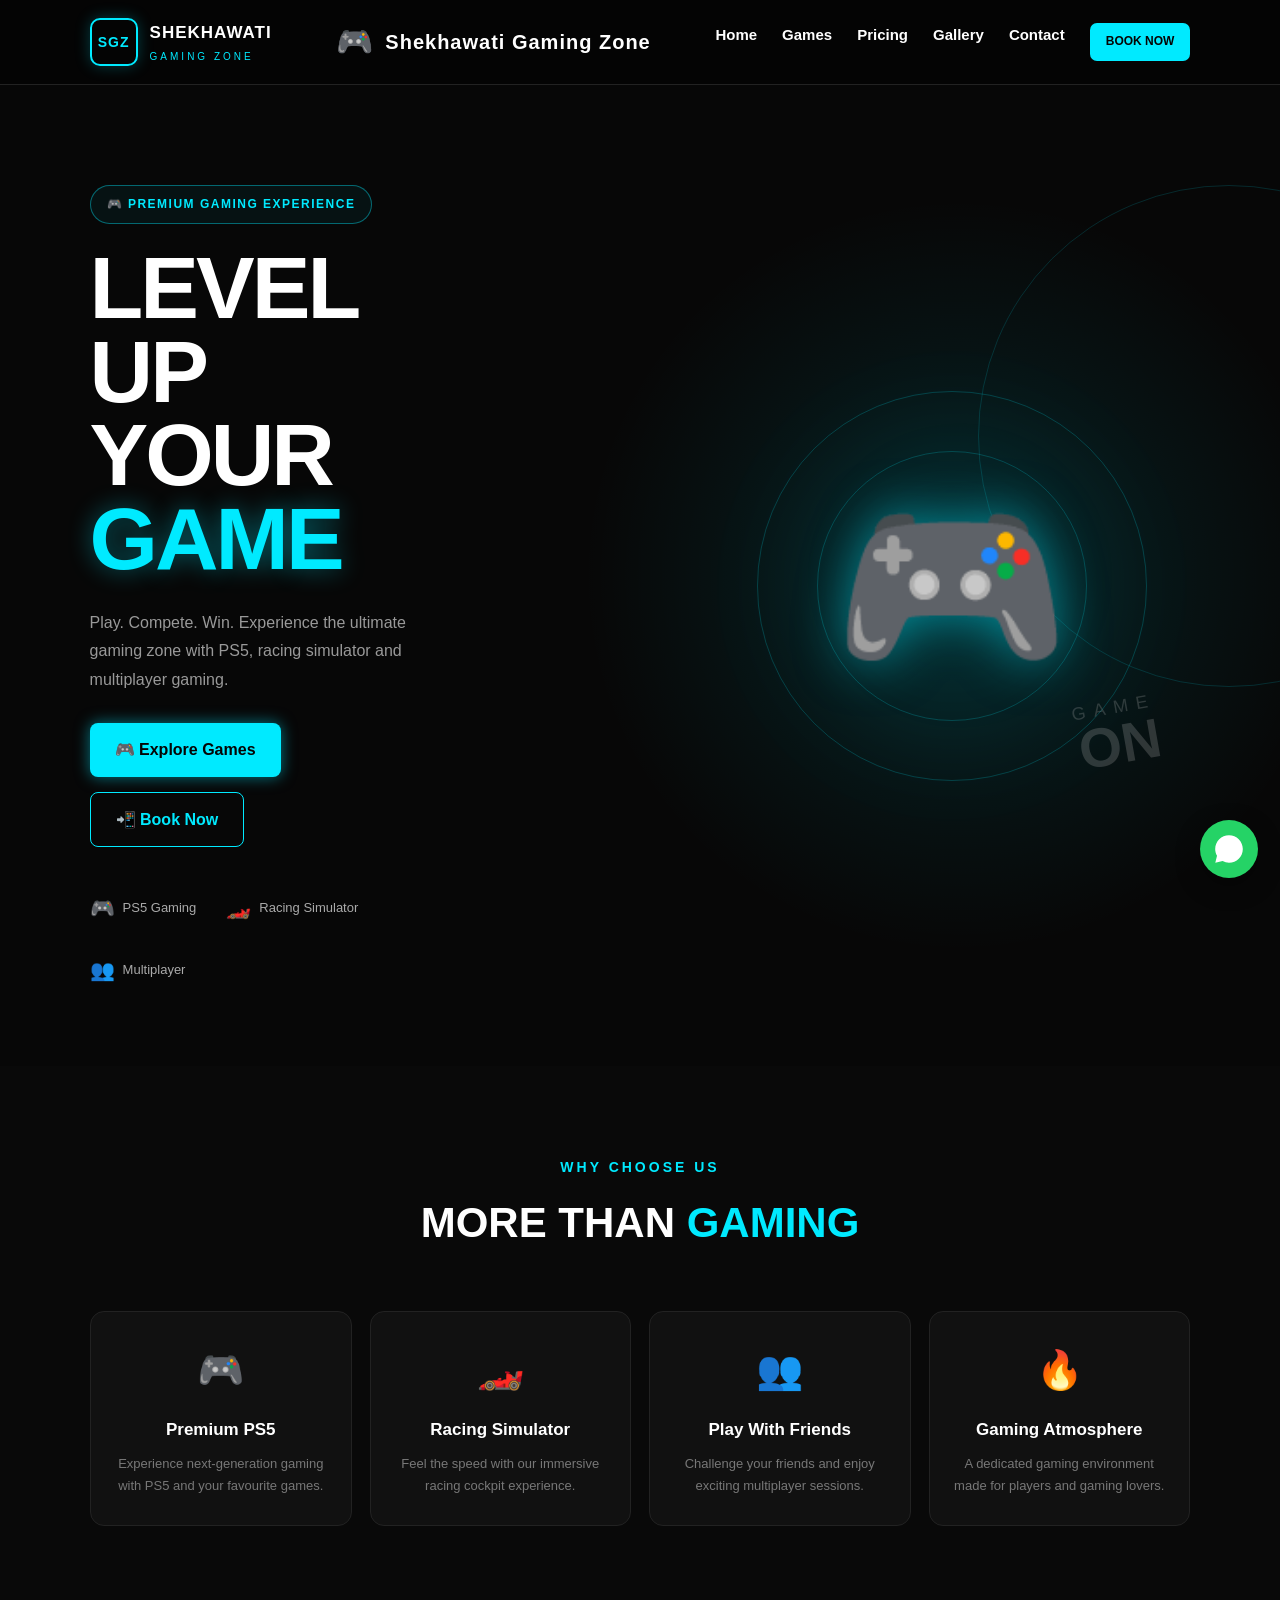
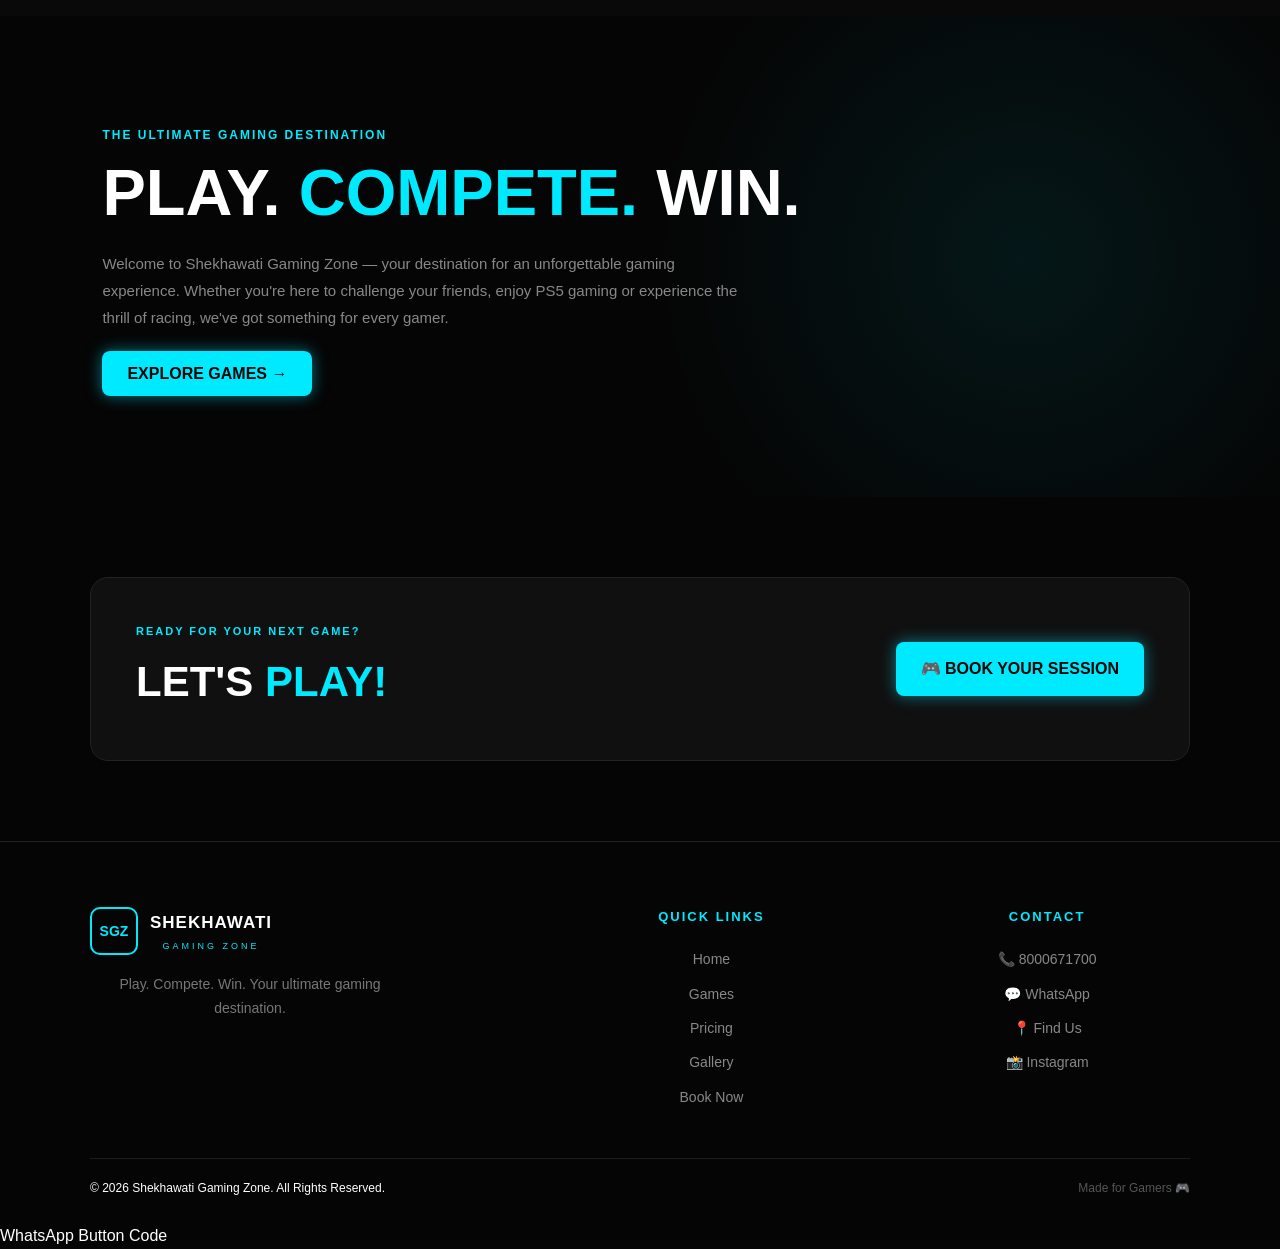
==== index.html @ 05a9135d "Initial commit - Shekhawati Gaming Zone" ====
<!DOCTYPE html>
<html lang="en">

<head>
    <meta charset="UTF-8">
    <meta name="viewport" content="width=device-width, initial-scale=1.0">

   
    <title>Shekhawati Gaming Zone | PS5 Gaming & Racing Simulator</title>

<meta name="description"
      content="Shekhawati Gaming Zone — Enjoy PS5 gaming, racing simulator, multiplayer gaming and more. Book your gaming session today.">

    <link rel="stylesheet" href="style.css">

    <link rel="icon" href="favicon.svg" type="image/svg+xml">

    <meta property="og:title" content="Shekhawati Gaming Zone | PS5 Gaming & Racing">
<meta property="og:description" content="PS5 Gaming • Racing Simulator • Multiplayer Gaming • Book Your Session">
<meta property="og:image" content="social-preview.png">
<meta property="og:type" content="website">
</head>

<body>

    <!-- ================= HEADER ================= -->

    <header>

<div class="logo">

    <div class="logo-mark">
        SGZ
    </div>

    <div class="logo-text">
        <strong>SHEKHAWATI</strong>
        <span>GAMING ZONE</span>
    </div>

</div>
    <div class="logo">
            <span>🎮</span>
            <h1>Shekhawati Gaming Zone</h1>
        </div>

<button class="menu-toggle" aria-label="Open Menu">
    ☰
</button>

        <nav>
           <a href="index.html">Home</a>
<a href="games.html">Games</a>
<a href="pricing.html">Pricing</a>
<a href="gallery.html">Gallery</a>
<a href="contact.html">Contact</a>

           <a href="contact.html" class="header-book-btn">
    BOOK NOW
</a>

        </nav>

    </header>


    <!-- ================= HERO ================= -->

<section id="home" class="hero">

    <div class="hero-content">

        <div class="hero-badge">
            🎮 PREMIUM GAMING EXPERIENCE
        </div>

        <h1>
            LEVEL UP<br>
            YOUR <span>GAME</span>
        </h1>

        <p>
            Play. Compete. Win.
            Experience the ultimate gaming zone
            with PS5, racing simulator and multiplayer gaming.
        </p>

        <div class="hero-buttons">

            <a href="#games" class="hero-btn primary-btn">
                🎮 Explore Games
            </a>

            <a href="#contact" class="hero-btn secondary-btn">
                📲 Book Now
            </a>

        </div>

        <div class="hero-features">

            <div>
                <strong>🎮</strong>
                <span>PS5 Gaming</span>
            </div>

            <div>
                <strong>🏎️</strong>
                <span>Racing Simulator</span>
            </div>

            <div>
                <strong>👥</strong>
                <span>Multiplayer</span>
            </div>

        </div>

    </div>


    <div class="hero-visual">

        <div class="hero-glow"></div>

        <div class="hero-controller">
            🎮
        </div>

        <div class="hero-circle circle-one"></div>
        <div class="hero-circle circle-two"></div>

        <div class="hero-text">
            <span>GAME</span>
            <strong>ON</strong>
        </div>

    </div>

</section>

<!-- ================= WHY CHOOSE US ================= -->

<section class="why-us">

    <div class="section-title">

        <p>WHY CHOOSE US</p>

        <h2>
            MORE THAN <span>GAMING</span>
        </h2>

    </div>


    <div class="features-grid">

        <div class="feature-card">

            <div class="feature-icon">🎮</div>

            <h3>Premium PS5</h3>

            <p>
                Experience next-generation gaming with
                PS5 and your favourite games.
            </p>

        </div>


        <div class="feature-card">

            <div class="feature-icon">🏎️</div>

            <h3>Racing Simulator</h3>

            <p>
                Feel the speed with our immersive
                racing cockpit experience.
            </p>

        </div>


        <div class="feature-card">

            <div class="feature-icon">👥</div>

            <h3>Play With Friends</h3>

            <p>
                Challenge your friends and enjoy
                exciting multiplayer sessions.
            </p>

        </div>


        <div class="feature-card">

            <div class="feature-icon">🔥</div>

            <h3>Gaming Atmosphere</h3>

            <p>
                A dedicated gaming environment made
                for players and gaming lovers.
            </p>

        </div>

    </div>

</section>


<!-- ================= GAMING EXPERIENCE ================= -->

<section class="experience-section">

    <div class="experience-content">

        <p class="experience-label">
            THE ULTIMATE GAMING DESTINATION
        </p>

        <h2>
            PLAY. <span>COMPETE.</span> WIN.
        </h2>

        <p>
            Welcome to Shekhawati Gaming Zone — your destination
            for an unforgettable gaming experience. Whether you're
            here to challenge your friends, enjoy PS5 gaming or
            experience the thrill of racing, we've got something
            for every gamer.
        </p>

        <a href="games.html" class="hero-btn primary-btn">
            EXPLORE GAMES →
        </a>

    </div>

</section>


<!-- ================= BOOKING CTA ================= -->

<section class="home-cta">

    <div>

        <p>
            READY FOR YOUR NEXT GAME?
        </p>

        <h2>
            LET'S <span>PLAY!</span>
        </h2>

    </div>

    <a href="contact.html" class="hero-btn primary-btn">
        🎮 BOOK YOUR SESSION
    </a>

</section>

    <!-- ================= FOOTER ================= -->

   <footer class="site-footer">

    <div class="footer-container">

        <div class="footer-brand">

            <div class="footer-logo">
                <div class="footer-logo-mark">SGZ</div>

                <div>
                    <strong>SHEKHAWATI</strong>
                    <span>GAMING ZONE</span>
                </div>
            </div>

            <p>
                Play. Compete. Win.
                Your ultimate gaming destination.
            </p>

        </div>


        <div class="footer-links">

            <h3>QUICK LINKS</h3>

            <a href="#home">Home</a>
            <a href="#games">Games</a>
            <a href="#pricing">Pricing</a>
            <a href="#gallery">Gallery</a>
            <a href="#contact">Book Now</a>

        </div>


        <div class="footer-contact">

            <h3>CONTACT</h3>

            <a href="tel:+918000671700">
                📞 8000671700
            </a>

            <a
                href="https://wa.me/918000671700"
                target="_blank">
                💬 WhatsApp
            </a>

            <a
                href="https://maps.app.goo.gl/J3hjszuVJHAFsxMR6?g_st=ac"
                target="_blank">
                📍 Find Us
            </a>

            <a
                href="https://www.instagram.com/shekhawati__gamingps5_/"
                target="_blank">
                📸 Instagram
            </a>

        </div>

    </div>


    <div class="footer-bottom">

        <p>
            © 2026 Shekhawati Gaming Zone.
            All Rights Reserved.
        </p>

        <p>
            Made for Gamers 🎮
        </p>

    </div>

</footer>

  WhatsApp Button Code

<!-- Floating WhatsApp Button -->

<a
    href="https://wa.me/918000671700"
    class="whatsapp-float"
    target="_blank"
    rel="noopener"
    aria-label="Chat on WhatsApp">

    <svg
        viewBox="0 0 32 32"
        aria-hidden="true">

        <path
            d="M16 3C8.82 3 3 8.82 3 16c0 2.29.6 4.44 1.73 6.33L3.1 29l6.84-1.59A12.93 12.93 0 0 0 16 29c7.18 0 13-5.82 13-13S23.18 3 16 3z"
            fill="currentColor"/>

        <path
            d="M21.5 18.5c-.3-.15-1.76-.87-2.03-.97-.27-.1-.47-.15-.67.15-.2.3-.77.97-.95 1.17-.17.2-.35.22-.65.07-.3-.15-1.27-.47-2.42-1.5-.9-.8-1.5-1.78-1.67-2.08-.17-.3-.02-.46.13-.61.14-.14.3-.35.45-.52.15-.17.2-.3.3-.5.1-.2.05-.37-.02-.52-.07-.15-.67-1.61-.92-2.2-.24-.58-.49-.5-.67-.51h-.57c-.2 0-.52.07-.8.37-.27.3-1.04 1.02-1.04 2.49s1.07 2.89 1.22 3.09c.15.2 2.1 3.2 5.09 4.49.71.31 1.27.5 1.7.64.72.23 1.37.2 1.88.12.58-.09 1.76-.72 2.01-1.42.25-.7.25-1.3.17-1.42-.07-.12-.27-.2-.57-.35z"
            fill="#fff"/>

    </svg>

</a>

<script src="script.js"></script>

</body>

</html>
---- style.css ----
/* =========================
   RESET
========================= */

* {
    margin: 0;
    padding: 0;
    box-sizing: border-box;
}

html {
    scroll-behavior: smooth;
}

body {
    font-family: Arial, Helvetica, sans-serif;
    background: #050505;
    color: #ffffff;
    line-height: 1.6;
}


/* =========================
   HEADER
========================= */

header {
    width: 100%;
    padding: 18px 7%;
    background: rgba(5, 5, 5, 0.95);

    display: flex;
    justify-content: space-between;
    align-items: center;

    position: sticky;
    top: 0;
    z-index: 999;

    border-bottom: 1px solid #222;
}

.logo {
    display: flex;
    align-items: center;
    gap: 10px;
}

.logo span {
    font-size: 30px;
}

.logo h1 {
    font-size: 20px;
    letter-spacing: 1px;
}

nav {
    display: flex;
    gap: 25px;
}

nav a {
    color: #ffffff;
    text-decoration: none;
    font-size: 15px;
    font-weight: bold;

    transition: 0.3s;
}

nav a:hover {
    color: #00eaff;
}


/* =========================
   HERO
========================= */

.hero {
    min-height: 90vh;

    display: flex;
    justify-content: space-between;
    align-items: center;

    padding: 80px 8%;

    position: relative;
    overflow: hidden;

    background:
        radial-gradient(circle at 80% 50%, #003b46 0%, transparent 35%),
        radial-gradient(circle at 20% 80%, #241000 0%, transparent 30%),
        #050505;
}


/* Neon background lines */

.hero::before {
    content: "";

    position: absolute;
    width: 500px;
    height: 500px;

    border: 1px solid #00eaff;
    border-radius: 50%;

    right: -200px;
    top: 100px;

    opacity: 0.15;
}


/* Hero text */

.hero-content {
    width: 55%;
    position: relative;
    z-index: 2;
}

.hero-small {
    color: #00eaff;
    font-size: 14px;
    font-weight: bold;
    letter-spacing: 4px;
    margin-bottom: 15px;
}

.hero h2 {
    font-size: clamp(45px, 7vw, 80px);
    line-height: 0.95;

    letter-spacing: -2px;

    margin-bottom: 25px;
}

.hero h2 span {
    color: #00eaff;

    text-shadow:
        0 0 10px #00eaff,
        0 0 30px rgba(0, 234, 255, 0.5);
}

.hero-text {
    max-width: 600px;

    color: #aaaaaa;

    font-size: 17px;

    margin-bottom: 35px;
}


/* =========================
   HERO GAMING VISUAL
========================= */

.hero-image {
    width: 40%;
    height: 420px;

    display: flex;
    justify-content: center;
    align-items: center;

    position: relative;
}


/* PS5 style controller */

.hero-image::before {
    content: "🎮";

    width: 250px;
    height: 160px;

    display: flex;
    justify-content: center;
    align-items: center;

    font-size: 90px;

    background: linear-gradient(
        145deg,
        #151515,
        #252525
    );

    border-radius: 50px;

    transform: rotate(-8deg);

    box-shadow:
        0 0 20px #00eaff,
        0 0 60px rgba(0, 234, 255, 0.4);

    border: 2px solid #00eaff;
}


/* =========================
   BUTTONS
========================= */

.btn {
    display: inline-block;

    padding: 14px 28px;

    margin-right: 10px;

    border-radius: 8px;

    text-decoration: none;

    font-weight: bold;

    transition: 0.3s;
}

.primary-btn {
    background: #00eaff;
    color: #000;

    box-shadow:
        0 0 15px rgba(0, 234, 255, 0.5);
}

.primary-btn:hover {
    transform: translateY(-3px);

    box-shadow:
        0 0 30px rgba(0, 234, 255, 0.8);
}

.secondary-btn {
    color: #ffffff;

    border: 1px solid #00eaff;
}

.secondary-btn:hover {
    background: #00eaff;
    color: #000;
}


/* =========================
   SECTION TITLE
========================= */

section {
    padding: 100px 8%;
}

.section-title {
    text-align: center;
    margin-bottom: 50px;
}

.section-title p {
    color: #00eaff;

    font-size: 13px;

    letter-spacing: 3px;

    font-weight: bold;
}

.section-title h2 {
    font-size: 42px;

    margin-top: 8px;
}


/* =========================
   GAMES
========================= */

#games {
    background: #080808;
}

.game-container {
    max-width: 1100px;

    margin: auto;

    display: grid;

    grid-template-columns:
        repeat(3, 1fr);

    gap: 25px;
}

.game-card {
    min-height: 230px;

    background:
        linear-gradient(
            145deg,
            #151515,
            #0b0b0b
        );

    border: 1px solid #252525;

    border-radius: 15px;

    overflow: hidden;

    position: relative;

    display: flex;
    flex-direction: column;

    justify-content: flex-end;

    transition: 0.4s;
}


/* Gaming card visual */

.game-card::before {
    content: "🎮";

    position: absolute;

    top: 35px;
    left: 50%;

    transform: translateX(-50%);

    font-size: 70px;

    filter:
        drop-shadow(0 0 15px #00eaff);
}

.game-card:nth-child(2)::before {
    content: "🕷️";
}

.game-card:nth-child(3)::before {
    content: "⚽";
}

.game-card:nth-child(4)::before {
    content: "🥊";
}

.game-card:nth-child(5)::before {
    content: "🔫";
}

.game-card:nth-child(6)::before {
    content: "⚔️";
}

.game-card:hover {
    transform: translateY(-10px);

    border-color: #00eaff;

    box-shadow:
        0 10px 35px rgba(0, 234, 255, 0.2);
}

.game-info {
    padding: 20px;

    background:
        linear-gradient(
            transparent,
            #080808
        );
}

.game-info h3 {
    font-size: 21px;

    margin-bottom: 4px;
}

.game-info p {
    color: #888;

    font-size: 14px;
}


/* =========================
   PRICING
========================= */

#pricing {
    background: #050505;
}

.pricing-container {
    max-width: 1100px;

    margin: auto;

    display: grid;

    grid-template-columns:
        repeat(3, 1fr);

    gap: 25px;
}

.price-card {
    background:
        linear-gradient(
            145deg,
            #151515,
            #090909
        );

    border: 1px solid #292929;

    border-radius: 18px;

    padding: 35px 25px;

    text-align: center;

    position: relative;

    transition: 0.4s;
}

.price-card:hover {
    transform: translateY(-8px);

    border-color: #00eaff;

    box-shadow:
        0 10px 35px rgba(0, 234, 255, 0.15);
}

.price-icon {
    font-size: 55px;

    margin-bottom: 15px;

    filter:
        drop-shadow(0 0 10px #00eaff);
}

.price-card h3 {
    font-size: 25px;

    margin-bottom: 10px;
}

.price-description {
    color: #888;

    font-size: 14px;

    margin-bottom: 25px;
}

.price-list {
    text-align: left;

    margin-bottom: 25px;
}

.price-list p {
    display: flex;

    justify-content: space-between;

    padding: 12px 0;

    border-bottom: 1px solid #242424;
}

.price-list strong {
    color: #00eaff;
}

.price-list .special {
    color: #ffd000;
}

.price-list .special strong {
    color: #ffd000;
}


/* Popular card */

.featured {
    border-color: #00eaff;

    transform: scale(1.03);

    box-shadow:
        0 0 30px rgba(0, 234, 255, 0.12);
}

.popular {
    position: absolute;

    top: 0;
    left: 50%;

    transform: translateX(-50%);

    background: #00eaff;

    color: #000;

    padding: 6px 18px;

    border-radius:
        0 0 10px 10px;

    font-size: 11px;

    font-weight: bold;
}

.price-btn {
    display: block;

    background: #00eaff;

    color: #000;

    padding: 12px;

    border-radius: 8px;

    text-decoration: none;

    font-weight: bold;

    transition: 0.3s;
}

.price-btn:hover {
    background: #ffffff;
}


/* =========================
   GALLERY
========================= */

#gallery {
    background: #080808;

    text-align: center;
}

.gallery-container {
    max-width: 1000px;

    margin: auto;

    display: grid;

    grid-template-columns:
        repeat(3, 1fr);

    gap: 20px;
}

.gallery-container img {
    width: 100%;

    height: 220px;

    object-fit: cover;

    border-radius: 15px;
}


/* =========================
   CONTACT
========================= */

#contact {
    text-align: center;

    background:
        radial-gradient(
            circle,
            #10252a,
            #050505 65%
        );
}

.contact-box {
    max-width: 600px;

    margin: auto;

    padding: 40px;

    background: #101010;

    border: 1px solid #222;

    border-radius: 18px;
}

.contact-box h3 {
    font-size: 28px;

    margin-bottom: 20px;
}

.contact-box p {
    color: #aaa;

    margin: 8px;
}

.contact-buttons {
    margin-top: 25px;
}

.contact-buttons a {
    display: inline-block;

    padding: 12px 25px;

    margin: 5px;

    background: #00eaff;

    color: #000;

    border-radius: 8px;

    text-decoration: none;

    font-weight: bold;
}


/* =========================
   FOOTER
========================= */

footer {
    padding: 30px;

    text-align: center;

    background: #020202;

    color: #777;

    border-top: 1px solid #222;
}

footer p:first-child {
    color: #ffffff;

    margin-bottom: 5px;
}


/* =========================
   MOBILE
========================= */

@media (max-width: 900px) {

    header {
        flex-direction: column;

        gap: 15px;
    }

    nav {
        flex-wrap: wrap;

        justify-content: center;
    }

    .hero {
        flex-direction: column;

        text-align: center;

        padding-top: 60px;
    }

    .hero-content {
        width: 100%;
    }

    .hero-image {
        width: 100%;

        height: 300px;

        margin-top: 40px;
    }

    .game-container,
    .pricing-container {
        grid-template-columns: 1fr 1fr;
    }

    .gallery-container {
        grid-template-columns: 1fr 1fr;
    }
}


@media (max-width: 600px) {

    .logo h1 {
        font-size: 17px;
    }

    nav {
        gap: 12px;
    }

    nav a {
        font-size: 13px;
    }

    .hero h2 {
        font-size: 45px;
    }

    section {
        padding: 70px 5%;
    }

    .game-container,
    .pricing-container,
    .gallery-container {
        grid-template-columns: 1fr;
    }

    .featured {
        transform: none;
    }

    .hero-image::before {
        width: 200px;
        height: 130px;

        font-size: 70px;
    }
}
.gallery-container {
    max-width: 1100px;
    margin: auto;

    display: grid;
    grid-template-columns: repeat(4, 1fr);
    gap: 20px;
}

.gallery-card {
    min-height: 240px;

    padding: 30px 20px;

    display: flex;
    flex-direction: column;
    justify-content: center;
    align-items: center;

    text-align: center;

    background:
        linear-gradient(145deg, #151515, #080808);

    border: 1px solid #252525;
    border-radius: 18px;

    transition: 0.4s;

    position: relative;
    overflow: hidden;
}

.gallery-card::before {
    content: "";

    position: absolute;

    width: 150px;
    height: 150px;

    border-radius: 50%;

    background: #00eaff;

    opacity: 0.05;

    filter: blur(30px);
}

.gallery-card:hover {
    transform: translateY(-8px);

    border-color: #00eaff;

    box-shadow:
        0 10px 35px rgba(0, 234, 255, 0.18);
}

.gallery-icon {
    font-size: 65px;

    margin-bottom: 20px;

    filter:
        drop-shadow(0 0 12px #00eaff);
}

.gallery-card h3 {
    font-size: 21px;

    margin-bottom: 8px;
}

.gallery-card p {
    color: #888;

    font-size: 14px;
}


/* Mobile */

@media (max-width: 900px) {

    .gallery-container {
        grid-template-columns: 1fr 1fr;
    }
}

@media (max-width: 600px) {

    .gallery-container {
        grid-template-columns: 1fr;
    }
}

/* =========================
   BOOKING SECTION
========================= */

.booking-container {
    max-width: 1000px;
    margin: auto;

    display: grid;
    grid-template-columns: 1fr 1.3fr;
    gap: 30px;
}


/* Booking Information */

.booking-info {
    padding: 35px;

    background: linear-gradient(145deg, #151515, #080808);

    border: 1px solid #252525;
    border-radius: 18px;
}

.booking-info h3 {
    font-size: 25px;
    margin-bottom: 15px;
}

.booking-info > p {
    color: #888;
    margin-bottom: 30px;
}

.info-item {
    padding: 15px 0;

    border-bottom: 1px solid #242424;

    color: #00eaff;
}

.info-item span {
    color: #ccc;
    margin-left: 8px;
}


/* Booking Form */

.booking-form {
    padding: 35px;

    background: #101010;

    border: 1px solid #252525;
    border-radius: 18px;
}

.input-group {
    margin-bottom: 20px;
}

.input-group label {
    display: block;

    margin-bottom: 8px;

    color: #ddd;

    font-size: 14px;
    font-weight: bold;
}

.input-group input,
.input-group select,
.input-group textarea {
    width: 100%;

    padding: 13px 15px;

    background: #080808;
    color: #fff;

    border: 1px solid #333;
    border-radius: 8px;

    outline: none;

    font-family: inherit;
}

.input-group input:focus,
.input-group select:focus,
.input-group textarea:focus {
    border-color: #00eaff;

    box-shadow:
        0 0 10px rgba(0, 234, 255, 0.15);
}

.input-group textarea {
    resize: vertical;
}


/* Date + Time */

.form-row {
    display: grid;

    grid-template-columns: 1fr 1fr;

    gap: 15px;
}


/* Booking Button */

.booking-btn {
    width: 100%;

    padding: 15px;

    border: none;
    border-radius: 8px;

    background: #00eaff;
    color: #000;

    font-size: 15px;
    font-weight: bold;

    cursor: pointer;

    transition: 0.3s;
}

.booking-btn:hover {
    background: #fff;

    transform: translateY(-2px);

    box-shadow:
        0 5px 25px rgba(0, 234, 255, 0.3);
}


/* =========================
   BOOKING MOBILE
========================= */

@media (max-width: 800px) {

    .booking-container {
        grid-template-columns: 1fr;
    }
}

@media (max-width: 500px) {

    .form-row {
        grid-template-columns: 1fr;
    }

    .booking-info,
    .booking-form {
        padding: 25px 20px;
    }
}

.whatsapp-float {
    position: fixed;
    right: 25px;
    bottom: 25px;

    width: 75px;
    height: 75px;

    display: flex;
    align-items: center;
    justify-content: center;

    background: #25d366;
    color: white;

    border-radius: 50%;
    text-decoration: none;

    font-size: 38px;
    line-height: 1;

    z-index: 9999;

    box-shadow: 0 5px 25px rgba(37, 211, 102, 0.5);
}

.whatsapp-float:hover {
    transform: scale(1.12);
}

/* =========================
   MOBILE MENU
========================= */

.menu-toggle {
    display: none;

    background: transparent;
    color: #00eaff;

    border: 1px solid #00eaff;
    border-radius: 8px;

    font-size: 26px;

    padding: 5px 10px;

    cursor: pointer;
}


/* Mobile */

@media (max-width: 700px) {

    header {
        position: relative;
    }

    .menu-toggle {
        display: block;

        position: absolute;

        right: 20px;
        top: 20px;

        z-index: 1001;
    }

    nav {
        display: none;

        position: absolute;

        top: 75px;
        left: 15px;
        right: 15px;

        flex-direction: column;

        padding: 15px;

        background: #101010;

        border: 1px solid #252525;
        border-radius: 12px;

        z-index: 1000;
    }

    nav.active {
        display: flex;
    }

    nav a {
        padding: 12px;

        text-align: center;
    }
}

/* =========================
   CONTACT LINKS
========================= */

.contact-links {
    width: 90%;
    max-width: 1000px;

    margin: 50px auto 0;

    display: grid;
    grid-template-columns: repeat(4, 1fr);

    gap: 20px;
}

.contact-card {
    display: flex;
    align-items: center;

    gap: 15px;

    padding: 20px;

    background: rgba(255, 255, 255, 0.05);

    border: 1px solid rgba(0, 234, 255, 0.25);

    border-radius: 15px;

    color: white;

    text-decoration: none;

    transition: 0.3s;
}

.contact-card span {
    font-size: 30px;
}

.contact-card h3 {
    margin: 0 0 5px;

    font-size: 18px;
}

.contact-card p {
    margin: 0;

    font-size: 13px;

    opacity: 0.7;
}

.contact-card:hover {
    transform: translateY(-6px);

    border-color: #00eaff;

    box-shadow: 0 0 20px rgba(0, 234, 255, 0.25);
}


/* Mobile */

@media (max-width: 700px) {

    .contact-links {
        grid-template-columns: 1fr;

        width: 90%;
    }

    .contact-card {
        padding: 18px;
    }
}

/* =========================
   GAMES SECTION
========================= */

.games-section {
    padding: 100px 6%;
    background: #080808;
}

.section-title {
    text-align: center;
    margin-bottom: 55px;
}

.section-title p {
    color: #00eaff;
    font-size: 14px;
    font-weight: 700;
    letter-spacing: 3px;
    margin-bottom: 10px;
}

.section-title h2 {
    font-size: 42px;
    margin: 0;
    color: #ffffff;
}

.section-title h2 span {
    color: #00eaff;
}

.games-container {
    max-width: 1200px;
    margin: auto;

    display: grid;
    grid-template-columns: repeat(3, 1fr);

    gap: 28px;
}

.game-card {
    overflow: hidden;

    background: #111111;

    border: 1px solid rgba(0, 234, 255, 0.2);

    border-radius: 18px;

    transition: 0.35s ease;
}

.game-card:hover {
    transform: translateY(-10px);

    border-color: #00eaff;

    box-shadow: 0 0 30px rgba(0, 234, 255, 0.18);
}

.game-image {
    width: 100%;
    height: 220px;

    overflow: hidden;
}

.game-image img {
    width: 100%;
    height: 100%;

    object-fit: cover;

    display: block;

    transition: 0.4s ease;
}

.game-card:hover .game-image img {
    transform: scale(1.08);
}

.game-content {
    padding: 25px;
}

.game-tag {
    color: #00eaff;

    font-size: 12px;

    font-weight: 700;

    letter-spacing: 1px;
}

.game-content h3 {
    color: #ffffff;

    font-size: 24px;

    margin: 12px 0;
}

.game-content p {
    color: #aaaaaa;

    font-size: 14px;

    line-height: 1.7;

    margin-bottom: 22px;
}

.game-btn {
    display: inline-block;

    padding: 11px 20px;

    background: #00eaff;

    color: #050505;

    border-radius: 8px;

    text-decoration: none;

    font-weight: 700;

    font-size: 14px;

    transition: 0.3s;
}

.game-btn:hover {
    background: #ffffff;

    transform: translateX(4px);
}


/* =========================
   TABLET
========================= */

@media (max-width: 900px) {

    .games-container {
        grid-template-columns: repeat(2, 1fr);
    }

}


/* =========================
   MOBILE
========================= */

@media (max-width: 600px) {

    .games-section {
        padding: 70px 5%;
    }

    .section-title h2 {
        font-size: 32px;
    }

    .games-container {
        grid-template-columns: 1fr;
    }

    .game-image {
        height: 210px;
    }

}

/* =========================
   GALLERY
========================= */

#gallery {
    padding: 100px 6%;
    background: #080808;
}

.gallery-container {
    max-width: 1100px;
    margin: auto;

    display: grid;
    grid-template-columns: repeat(2, 1fr);

    gap: 25px;
}

.gallery-card {
    position: relative;

    min-height: 250px;

    padding: 35px;

    display: flex;
    flex-direction: column;
    justify-content: center;

    overflow: hidden;

    background:
        linear-gradient(145deg, #161616, #090909);

    border: 1px solid #252525;

    border-radius: 20px;

    transition: 0.35s ease;
}

.gallery-card::before {
    content: "";

    position: absolute;

    width: 180px;
    height: 180px;

    right: -60px;
    top: -60px;

    border-radius: 50%;

    background: #00eaff;

    opacity: 0.06;

    filter: blur(25px);
}

.gallery-card:hover {
    transform: translateY(-8px);

    border-color: #00eaff;

    box-shadow:
        0 10px 35px rgba(0, 234, 255, 0.15);
}

.gallery-icon {
    font-size: 55px;

    margin-bottom: 20px;

    filter:
        drop-shadow(0 0 12px #00eaff);
}

.gallery-card span {
    color: #00eaff;

    font-size: 11px;

    font-weight: 700;

    letter-spacing: 2px;
}

.gallery-card h3 {
    margin: 10px 0;

    font-size: 24px;

    color: #fff;
}

.gallery-card p {
    max-width: 500px;

    color: #999;

    line-height: 1.6;

    font-size: 14px;
}


/* Mobile */

@media (max-width: 650px) {

    #gallery {
        padding: 70px 5%;
    }

    .gallery-container {
        grid-template-columns: 1fr;
    }

    .gallery-card {
        min-height: 230px;

        padding: 28px;
    }

    .gallery-card h3 {
        font-size: 21px;
    }
}

/* =========================
   PREMIUM HERO
========================= */

.hero {
    min-height: 720px;

    padding: 100px 7% 80px;

    display: grid;

    grid-template-columns: 1.1fr 0.9fr;

    align-items: center;

    gap: 40px;

    position: relative;

    overflow: hidden;

    background:
        radial-gradient(
            circle at 75% 50%,
            rgba(0, 234, 255, 0.12),
            transparent 35%
        ),
        #070707;
}


/* Hero Content */

.hero-content {
    position: relative;

    z-index: 2;

    max-width: 650px;
}

.hero-badge {
    display: inline-block;

    padding: 9px 16px;

    margin-bottom: 22px;

    border: 1px solid rgba(0, 234, 255, 0.4);

    border-radius: 30px;

    color: #00eaff;

    font-size: 12px;

    font-weight: 700;

    letter-spacing: 1.5px;

    background: rgba(0, 234, 255, 0.05);
}

.hero h1 {
    margin: 0;

    font-size: clamp(52px, 7vw, 88px);

    line-height: 0.95;

    font-weight: 900;

    letter-spacing: -3px;

    color: #ffffff;
}

.hero h1 span {
    color: #00eaff;

    text-shadow:
        0 0 25px rgba(0, 234, 255, 0.4);
}

.hero-content > p {
    max-width: 560px;

    margin: 28px 0;

    color: #999;

    font-size: 16px;

    line-height: 1.8;
}


/* Hero Buttons */

.hero-buttons {
    display: flex;

    gap: 15px;

    flex-wrap: wrap;
}

.hero-btn {
    padding: 14px 25px;

    border-radius: 8px;

    text-decoration: none;

    font-weight: 700;

    transition: 0.3s;
}

.primary-btn {
    background: #00eaff;

    color: #050505;
}

.primary-btn:hover {
    background: #ffffff;

    transform: translateY(-3px);
}

.secondary-btn {
    border: 1px solid #00eaff;

    color: #00eaff;
}

.secondary-btn:hover {
    background: #00eaff;

    color: #050505;

    transform: translateY(-3px);
}


/* Hero Features */

.hero-features {
    display: flex;

    gap: 30px;

    margin-top: 45px;

    flex-wrap: wrap;
}

.hero-features div {
    display: flex;

    align-items: center;

    gap: 8px;

    color: #aaa;

    font-size: 13px;
}

.hero-features strong {
    font-size: 20px;
}


/* Hero Visual */

.hero-visual {
    min-height: 500px;

    position: relative;

    display: flex;

    align-items: center;

    justify-content: center;
}

.hero-glow {
    position: absolute;

    width: 300px;
    height: 300px;

    border-radius: 50%;

    background: #00eaff;

    opacity: 0.08;

    filter: blur(60px);
}

.hero-controller {
    position: relative;

    z-index: 3;

    font-size: 190px;

    filter:
        drop-shadow(0 0 25px rgba(0, 234, 255, 0.5));

    animation: controllerFloat 4s ease-in-out infinite;
}

@keyframes controllerFloat {

    0%, 100% {
        transform: translateY(0) rotate(-5deg);
    }

    50% {
        transform: translateY(-20px) rotate(5deg);
    }
}


/* Circles */

.hero-circle {
    position: absolute;

    border: 1px solid rgba(0, 234, 255, 0.2);

    border-radius: 50%;
}

.circle-one {
    width: 390px;
    height: 390px;
}

.circle-two {
    width: 270px;
    height: 270px;
}


/* Game On Text */

.hero-text {
    position: absolute;

    bottom: 35px;

    right: 30px;

    display: flex;

    flex-direction: column;

    text-align: center;

    opacity: 0.25;

    transform: rotate(-10deg);
}

.hero-text span {
    font-size: 18px;

    letter-spacing: 8px;
}

.hero-text strong {
    font-size: 55px;

    line-height: 0.8;
}


/* Mobile */

@media (max-width: 800px) {

    .hero {
        min-height: auto;

        padding: 90px 6% 60px;

        grid-template-columns: 1fr;

        text-align: center;
    }

    .hero-content {
        max-width: none;
    }

    .hero-content > p {
        margin-left: auto;
        margin-right: auto;
    }

    .hero-buttons {
        justify-content: center;
    }

    .hero-features {
        justify-content: center;

        gap: 18px;
    }

    .hero-visual {
        min-height: 350px;
    }

    .hero-controller {
        font-size: 130px;
    }

    .circle-one {
        width: 280px;
        height: 280px;
    }

    .circle-two {
        width: 190px;
        height: 190px;
    }

    .hero-text {
        display: none;
    }
}

/* =========================
   PROFESSIONAL LOGO
========================= */

.logo {
    display: flex;
    align-items: center;
    gap: 12px;
}

.logo-mark {
    width: 48px;
    height: 48px;

    display: flex;
    align-items: center;
    justify-content: center;

    border: 2px solid #00eaff;
    border-radius: 10px;

    color: #00eaff;

    font-size: 14px;
    font-weight: 900;

    letter-spacing: 1px;

    box-shadow:
        0 0 15px rgba(0, 234, 255, 0.25);
}

.logo-text {
    display: flex;
    flex-direction: column;
}

.logo-text strong {
    color: #ffffff;

    font-size: 17px;

    letter-spacing: 1px;
}

.logo-text span {
    color: #00eaff;

    font-size: 10px;

    letter-spacing: 3px;

    margin-top: 3px;
}


/* Header Book Button */

.header-book-btn {
    padding: 9px 16px;

    background: #00eaff;

    color: #050505 !important;

    border-radius: 7px;

    font-size: 12px !important;

    font-weight: 800 !important;

    text-decoration: none;

    transition: 0.3s;
}

.header-book-btn:hover {
    background: #ffffff;

    transform: translateY(-2px);
}


/* Mobile */

@media (max-width: 700px) {

    .logo-mark {
        width: 42px;
        height: 42px;

        font-size: 12px;
    }

    .logo-text strong {
        font-size: 14px;
    }

    .logo-text span {
        font-size: 8px;
        letter-spacing: 2px;
    }

    .header-book-btn {
        display: none;
    }
}

/* =========================
   PROFESSIONAL FOOTER
========================= */

.site-footer {
    background: #050505;

    border-top: 1px solid #202020;

    padding: 65px 6% 20px;
}

.footer-container {
    max-width: 1100px;

    margin: auto;

    display: grid;

    grid-template-columns: 1.5fr 1fr 1fr;

    gap: 50px;
}

.footer-logo {
    display: flex;

    align-items: center;

    gap: 12px;

    margin-bottom: 18px;
}

.footer-logo-mark {
    width: 48px;
    height: 48px;

    display: flex;

    align-items: center;
    justify-content: center;

    border: 2px solid #00eaff;

    border-radius: 10px;

    color: #00eaff;

    font-weight: 900;

    font-size: 14px;
}

.footer-logo strong,
.footer-logo span {
    display: block;
}

.footer-logo strong {
    color: #fff;

    font-size: 17px;

    letter-spacing: 1px;
}

.footer-logo span {
    color: #00eaff;

    font-size: 9px;

    letter-spacing: 3px;

    margin-top: 3px;
}

.footer-brand > p {
    max-width: 320px;

    color: #777;

    line-height: 1.7;

    font-size: 14px;
}

.footer-links,
.footer-contact {
    display: flex;

    flex-direction: column;

    gap: 12px;
}

.footer-links h3,
.footer-contact h3 {
    color: #00eaff;

    font-size: 13px;

    letter-spacing: 2px;

    margin-bottom: 8px;
}

.footer-links a,
.footer-contact a {
    color: #888;

    text-decoration: none;

    font-size: 14px;

    transition: 0.3s;
}

.footer-links a:hover,
.footer-contact a:hover {
    color: #00eaff;

    transform: translateX(4px);
}

.footer-bottom {
    max-width: 1100px;

    margin: 50px auto 0;

    padding-top: 20px;

    border-top: 1px solid #1c1c1c;

    display: flex;

    justify-content: space-between;

    gap: 15px;

    color: #555;

    font-size: 12px;
}


/* Mobile */

@media (max-width: 700px) {

    .site-footer {
        padding: 50px 6% 20px;
    }

    .footer-container {
        grid-template-columns: 1fr;

        gap: 35px;
    }

    .footer-bottom {
        flex-direction: column;

        text-align: center;

        margin-top: 35px;
    }
}

/* =========================
   CONTACT / BOOKING PAGE
========================= */

#contact {
    min-height: 100vh;
    padding: 100px 6% 80px;
    background: #080808;
}

#contact .section-title {
    text-align: center;
    margin-bottom: 45px;
}

#contact .section-title p {
    color: #00eaff;
    font-size: 13px;
    font-weight: 700;
    letter-spacing: 2px;
    margin-bottom: 10px;
}

#contact .section-title h2 {
    color: #ffffff;
    font-size: 42px;
    margin: 0;
}

#contact .section-title h2 span {
    color: #00eaff;
}


/* BOOKING BOX */

.booking-form {
    width: 100%;
    max-width: 700px;

    margin: 0 auto;

    padding: 35px;

    box-sizing: border-box;

    background: #111111;

    border: 1px solid #252525;

    border-radius: 16px;

    box-shadow: 0 15px 40px rgba(0, 0, 0, 0.35);
}


/* FORM GROUP */

.form-group {
    width: 100%;
    margin-bottom: 20px;
}

.form-group label {
    display: block;

    margin-bottom: 8px;

    color: #ffffff;

    font-size: 14px;

    font-weight: 600;
}


/* INPUTS */

.form-group input,
.form-group select,
.form-group textarea {

    display: block;

    width: 100%;

    box-sizing: border-box;

    padding: 14px 15px;

    background: #080808;

    color: #ffffff;

    border: 1px solid #2b2b2b;

    border-radius: 8px;

    font-family: inherit;

    font-size: 14px;

    outline: none;
}

.form-group input:focus,
.form-group select:focus,
.form-group textarea:focus {
    border-color: #00eaff;

    box-shadow: 0 0 0 2px rgba(0, 234, 255, 0.08);
}

.form-group textarea {
    resize: vertical;

    min-height: 120px;
}


/* DATE + TIME */

.form-row {
    width: 100%;

    display: grid;

    grid-template-columns: 1fr 1fr;

    gap: 18px;
}


/* BOOKING BUTTON */

.submit-btn {

    display: block;

    width: 100%;

    box-sizing: border-box;

    padding: 15px 20px;

    margin-top: 5px;

    background: #00eaff;

    color: #050505;

    border: none;

    border-radius: 8px;

    font-family: inherit;

    font-size: 15px;

    font-weight: 800;

    text-align: center;

    cursor: pointer;

    transition: 0.3s;
}

.submit-btn:hover {
    background: #ffffff;

    transform: translateY(-2px);
}


/* CONTACT CARDS */

.contact-links {

    max-width: 1000px;

    margin: 45px auto 0;

    display: grid;

    grid-template-columns: repeat(4, 1fr);

    gap: 15px;
}

.contact-card {

    display: flex;

    align-items: center;

    gap: 12px;

    padding: 18px;

    background: #111111;

    border: 1px solid #222222;

    border-radius: 12px;

    text-decoration: none;

    transition: 0.3s;
}

.contact-card:hover {
    border-color: #00eaff;

    transform: translateY(-3px);
}

.contact-card > span {
    font-size: 25px;
}

.contact-card h3 {
    margin: 0 0 4px;

    color: #ffffff;

    font-size: 14px;
}

.contact-card p {
    margin: 0;

    color: #777777;

    font-size: 11px;
}


/* MOBILE */

@media (max-width: 800px) {

    #contact {
        padding: 80px 5% 60px;
    }

    #contact .section-title h2 {
        font-size: 32px;
    }

    .booking-form {
        padding: 22px;
    }

    .form-row {
        grid-template-columns: 1fr;
        gap: 0;
    }

    .contact-links {
        grid-template-columns: 1fr 1fr;
    }
}


@media (max-width: 500px) {

    .contact-links {
        grid-template-columns: 1fr;
    }

    .booking-form {
        padding: 18px;
    }
}
/* =========================
   HOME - WHY US
========================= */

.why-us {
    padding: 90px 6%;

    background: #090909;
}

.features-grid {
    max-width: 1100px;

    margin: 45px auto 0;

    display: grid;

    grid-template-columns: repeat(4, 1fr);

    gap: 18px;
}

.feature-card {
    padding: 28px 22px;

    background: #111;

    border: 1px solid #222;

    border-radius: 14px;

    text-align: center;

    transition: 0.3s;
}

.feature-card:hover {
    border-color: #00eaff;

    transform: translateY(-6px);
}

.feature-icon {
    font-size: 38px;

    margin-bottom: 15px;
}

.feature-card h3 {
    color: #fff;

    margin: 0 0 10px;

    font-size: 17px;
}

.feature-card p {
    color: #777;

    font-size: 13px;

    line-height: 1.7;

    margin: 0;
}


/* =========================
   GAMING EXPERIENCE
========================= */

.experience-section {
    padding: 110px 8%;

    background:
        radial-gradient(
            circle at 80% 50%,
            rgba(0, 234, 255, 0.08),
            transparent 35%
        ),
        #050505;
}

.experience-content {
    max-width: 750px;
}

.experience-label {
    color: #00eaff;

    font-size: 12px;

    font-weight: 700;

    letter-spacing: 2px;

    margin-bottom: 15px;
}

.experience-content h2 {
    color: #fff;

    font-size: clamp(38px, 6vw, 65px);

    line-height: 1;

    margin: 0 0 25px;
}

.experience-content h2 span {
    color: #00eaff;
}

.experience-content > p:not(.experience-label) {
    color: #888;

    max-width: 650px;

    line-height: 1.8;

    font-size: 15px;

    margin-bottom: 30px;
}


/* =========================
   HOME CTA
========================= */

.home-cta {
    max-width: 1100px;

    margin: 80px auto;

    padding: 45px;

    display: flex;

    align-items: center;

    justify-content: space-between;

    gap: 25px;

    background: #101010;

    border: 1px solid #222;

    border-radius: 18px;
}

.home-cta p {
    color: #00eaff;

    font-size: 11px;

    font-weight: 700;

    letter-spacing: 2px;

    margin: 0 0 8px;
}

.home-cta h2 {
    color: #fff;

    font-size: 42px;

    margin: 0;
}

.home-cta h2 span {
    color: #00eaff;
}


/* =========================
   MOBILE
========================= */

@media (max-width: 850px) {

    .features-grid {
        grid-template-columns: 1fr 1fr;
    }

    .home-cta {
        margin: 60px 5%;

        padding: 30px;

        flex-direction: column;

        align-items: flex-start;
    }
}


@media (max-width: 500px) {

    .why-us {
        padding: 70px 5%;
    }

    .features-grid {
        grid-template-columns: 1fr;
    }

    .experience-section {
        padding: 80px 6%;
    }

    .home-cta h2 {
        font-size: 34px;
    }

    .home-cta {
        align-items: center;

        text-align: center;
    }
}

/* =========================
   GAMES 3D HERO
========================= */

.page-3d-hero {
    min-height: 480px;

    padding: 80px 7%;

    display: grid;

    grid-template-columns: 1fr 1fr;

    align-items: center;

    gap: 40px;

    overflow: hidden;

    background:
        radial-gradient(
            circle at 75% 50%,
            rgba(0, 234, 255, 0.12),
            transparent 35%
        ),
        #070707;
}

.page-3d-content {
    max-width: 600px;
}

.page-3d-content > span {
    color: #00eaff;

    font-size: 12px;

    font-weight: 800;

    letter-spacing: 3px;
}

.page-3d-content h1 {
    color: #fff;

    font-size: clamp(45px, 6vw, 75px);

    line-height: .95;

    margin: 18px 0;

    font-weight: 900;
}

.page-3d-content h1 strong {
    display: block;

    color: #00eaff;
}

.page-3d-content p {
    max-width: 500px;

    color: #888;

    line-height: 1.8;
}


/* VISUAL */

.games-3d-visual {
    min-height: 380px;

    position: relative;

    display: flex;

    align-items: center;

    justify-content: center;
}

.controller-3d {
    position: relative;

    z-index: 5;

    font-size: 175px;

    filter:
        drop-shadow(0 0 25px rgba(0, 234, 255, .5));

    animation: gameControllerFloat 4s ease-in-out infinite;
}

@keyframes gameControllerFloat {

    0%, 100% {
        transform: translateY(0) rotate(-8deg);
    }

    50% {
        transform: translateY(-25px) rotate(8deg);
    }
}

.orbit {
    position: absolute;

    border: 1px solid rgba(0, 234, 255, .25);

    border-radius: 50%;
}

.orbit-1 {
    width: 330px;
    height: 150px;

    transform: rotate(-25deg);
}

.orbit-2 {
    width: 250px;
    height: 110px;

    transform: rotate(35deg);
}

.floating-text {
    position: absolute;

    bottom: 25px;
    right: 15%;

    color: rgba(255,255,255,.15);

    font-size: 55px;

    font-weight: 900;

    letter-spacing: 8px;

    transform: rotate(-10deg);
}


/* MOBILE */

@media (max-width: 800px) {

    .page-3d-hero {
        grid-template-columns: 1fr;

        text-align: center;

        padding: 70px 6%;
    }

    .page-3d-content p {
        margin-left: auto;
        margin-right: auto;
    }

    .games-3d-visual {
        min-height: 300px;
    }

    .controller-3d {
        font-size: 125px;
    }

    .orbit-1 {
        width: 260px;
        height: 120px;
    }

    .orbit-2 {
        width: 200px;
        height: 90px;
    }
}
/* =========================
   CLASSIC PRICING 3D HERO
========================= */

.pricing-3d {
    background:
        radial-gradient(
            circle at 75% 50%,
            rgba(0, 234, 255, 0.08),
            transparent 32%
        ),
        #070707;
}


/* VISUAL */

.pricing-3d-visual {
    min-height: 380px;

    position: relative;

    display: flex;

    align-items: center;

    justify-content: center;
}


/* PREMIUM COIN */

.price-coin {
    position: relative;

    z-index: 5;

    width: 155px;
    height: 155px;

    display: flex;

    align-items: center;
    justify-content: center;

    border-radius: 50%;

    color: #00eaff;

    font-size: 82px;

    font-weight: 900;

    background:
        radial-gradient(
            circle,
            #151515 45%,
            #090909 70%
        );

    border: 2px solid rgba(0, 234, 255, 0.65);

    box-shadow:
        0 0 25px rgba(0, 234, 255, 0.25),
        inset 0 0 25px rgba(0, 234, 255, 0.08);

    animation: priceFloat 4s ease-in-out infinite;
}


@keyframes priceFloat {

    0%, 100% {
        transform: translateY(0);
    }

    50% {
        transform: translateY(-18px);
    }
}


/* ORBITS */

.price-orbit {
    position: absolute;

    border: 1px solid rgba(0, 234, 255, 0.22);

    border-radius: 50%;
}

.orbit-price-one {
    width: 330px;
    height: 150px;

    transform: rotate(-25deg);

    animation: orbitSpin 10s linear infinite;
}

.orbit-price-two {
    width: 250px;
    height: 110px;

    transform: rotate(35deg);

    animation: orbitSpinReverse 8s linear infinite;
}


@keyframes orbitSpin {

    from {
        transform: rotate(-25deg);
    }

    to {
        transform: rotate(335deg);
    }
}


@keyframes orbitSpinReverse {

    from {
        transform: rotate(35deg);
    }

    to {
        transform: rotate(-325deg);
    }
}


/* BEST VALUE */

.price-tag {
    position: absolute;

    right: 8%;
    bottom: 45px;

    padding: 8px 14px;

    border: 1px solid rgba(0, 234, 255, 0.35);

    border-radius: 5px;

    color: #00eaff;

    background: #0c0c0c;

    font-size: 10px;

    font-weight: 800;

    letter-spacing: 2px;

    transform: rotate(-8deg);
}


/* STAR */

.price-stars {
    position: absolute;

    top: 55px;
    left: 18%;

    color: rgba(0, 234, 255, 0.45);

    font-size: 35px;

    animation: starFloat 3s ease-in-out infinite;
}

@keyframes starFloat {

    0%, 100% {
        transform: translateY(0) rotate(0);
    }

    50% {
        transform: translateY(-12px) rotate(20deg);
    }
}


/* MOBILE */

@media (max-width: 800px) {

    .pricing-3d-visual {
        min-height: 300px;
    }

    .price-coin {
        width: 125px;
        height: 125px;

        font-size: 65px;
    }

    .orbit-price-one {
        width: 260px;
        height: 120px;
    }

    .orbit-price-two {
        width: 200px;
        height: 90px;
    }

    .price-tag {
        right: 4%;
        bottom: 25px;
    }

    .price-stars {
        left: 10%;
        top: 35px;
    }
}

/* =========================
   GALLERY 3D HERO
========================= */

.gallery-3d {
    background:
        radial-gradient(
            circle at 75% 50%,
            rgba(0, 234, 255, 0.09),
            transparent 35%
        ),
        #070707;
}

.gallery-3d-visual {
    min-height: 380px;

    position: relative;

    display: flex;

    align-items: center;
    justify-content: center;
}


/* CAMERA */

.camera-3d {
    position: relative;

    z-index: 5;

    font-size: 155px;

    filter:
        drop-shadow(0 0 25px rgba(0, 234, 255, .4));

    animation: cameraFloat 4s ease-in-out infinite;
}

@keyframes cameraFloat {

    0%, 100% {
        transform: translateY(0) rotate(-5deg);
    }

    50% {
        transform: translateY(-20px) rotate(5deg);
    }
}


/* PHOTO FRAMES */

.photo-frame {
    position: absolute;

    width: 105px;
    height: 125px;

    display: flex;

    align-items: center;
    justify-content: center;

    background: #111;

    border: 1px solid rgba(0, 234, 255, .35);

    border-radius: 8px;

    font-size: 42px;

    box-shadow:
        0 10px 30px rgba(0,0,0,.4);
}

.frame-one {
    top: 55px;
    left: 15%;

    transform: rotate(-15deg);

    animation: frameOne 5s ease-in-out infinite;
}

.frame-two {
    right: 12%;
    bottom: 55px;

    transform: rotate(12deg);

    animation: frameTwo 4.5s ease-in-out infinite;
}

@keyframes frameOne {

    0%, 100% {
        transform: translateY(0) rotate(-15deg);
    }

    50% {
        transform: translateY(-15px) rotate(-8deg);
    }
}

@keyframes frameTwo {

    0%, 100% {
        transform: translateY(0) rotate(12deg);
    }

    50% {
        transform: translateY(-18px) rotate(18deg);
    }
}


/* SPARKS */

.gallery-spark {
    position: absolute;

    color: #00eaff;

    font-size: 28px;

    opacity: .5;

    animation: sparkFloat 3s ease-in-out infinite;
}

.spark-one {
    top: 45px;
    right: 25%;
}

.spark-two {
    bottom: 45px;
    left: 25%;

    animation-delay: 1s;
}

@keyframes sparkFloat {

    0%, 100% {
        transform: translateY(0) scale(1);
    }

    50% {
        transform: translateY(-12px) scale(1.2);
    }
}


/* MOBILE */

@media (max-width: 800px) {

    .gallery-3d-visual {
        min-height: 300px;
    }

    .camera-3d {
        font-size: 120px;
    }

    .photo-frame {
        width: 80px;
        height: 95px;

        font-size: 30px;
    }

    .frame-one {
        left: 8%;
    }

    .frame-two {
        right: 5%;
    }
}/* =========================
   CONTACT 3D HERO
========================= */

.contact-3d {
    background:
        radial-gradient(
            circle at 75% 50%,
            rgba(0, 234, 255, 0.10),
            transparent 35%
        ),
        #070707;
}

.contact-3d-visual {
    min-height: 380px;

    position: relative;

    display: flex;

    align-items: center;
    justify-content: center;
}


/* PHONE */

.phone-3d {
    position: relative;

    z-index: 5;

    font-size: 150px;

    filter:
        drop-shadow(0 0 25px rgba(0, 234, 255, .45));

    animation: phoneFloat 4s ease-in-out infinite;
}

@keyframes phoneFloat {

    0%, 100% {
        transform: translateY(0) rotate(-5deg);
    }

    50% {
        transform: translateY(-22px) rotate(5deg);
    }
}


/* BOOKING RINGS */

.booking-ring {
    position: absolute;

    border: 1px solid rgba(0, 234, 255, .22);

    border-radius: 50%;
}

.ring-one {
    width: 320px;
    height: 150px;

    transform: rotate(-25deg);

    animation: contactRingOne 8s linear infinite;
}

.ring-two {
    width: 245px;
    height: 115px;

    transform: rotate(35deg);

    animation: contactRingTwo 6s linear infinite;
}

@keyframes contactRingOne {

    from {
        transform: rotate(-25deg);
    }

    to {
        transform: rotate(335deg);
    }
}

@keyframes contactRingTwo {

    from {
        transform: rotate(35deg);
    }

    to {
        transform: rotate(-325deg);
    }
}


/* BOOKING TICKET */

.booking-ticket {
    position: absolute;

    right: 5%;
    bottom: 45px;

    z-index: 6;

    display: flex;

    flex-direction: column;

    gap: 4px;

    padding: 14px 18px;

    min-width: 130px;

    background: #101010;

    border: 1px solid rgba(0, 234, 255, .35);

    border-radius: 8px;

    transform: rotate(-7deg);

    box-shadow: 0 10px 30px rgba(0,0,0,.4);
}

.booking-ticket span {
    color: #888;

    font-size: 9px;

    letter-spacing: 2px;
}

.booking-ticket strong {
    color: #00eaff;

    font-size: 13px;

    letter-spacing: 1px;
}

.booking-ticket small {
    color: #666;

    font-size: 8px;
}


/* SPARKS */

.contact-spark {
    position: absolute;

    color: #00eaff;

    font-size: 30px;

    opacity: .5;

    animation: contactSparkFloat 3s ease-in-out infinite;
}

.spark-contact-one {
    top: 45px;
    left: 20%;
}

.spark-contact-two {
    bottom: 50px;
    right: 25%;

    animation-delay: 1s;
}

@keyframes contactSparkFloat {

    0%, 100% {
        transform: translateY(0) scale(1);
    }

    50% {
        transform: translateY(-12px) scale(1.2);
    }
}


/* MOBILE */

@media (max-width: 800px) {

    .contact-3d-visual {
        min-height: 300px;
    }

    .phone-3d {
        font-size: 120px;
    }

    .ring-one {
        width: 260px;
        height: 120px;
    }

    .ring-two {
        width: 200px;
        height: 90px;
    }

    .booking-ticket {
        right: 2%;
        bottom: 25px;
    }
}

/* =========================
   FINAL MOBILE FIX
========================= */

@media (max-width: 768px) {

    /* HEADER */

    header {
        padding: 15px 5%;
    }

    .menu-toggle {
        display: block;
    }

    nav {
        display: none;
        position: absolute;
        top: 100%;
        left: 0;
        width: 100%;

        flex-direction: column;
        align-items: center;

        padding: 20px 0;

        background: #080808;

        border-top: 1px solid #222;
    }

    nav.active {
        display: flex;
    }

    nav a {
        width: 100%;
        padding: 12px 0;
        text-align: center;
    }


    /* HOME */

    .hero {
        min-height: 650px;
        padding: 80px 6% 50px;
    }

    .hero h1 {
        font-size: 45px;
    }


    /* 3D PAGE HERO */

    .page-3d-hero {
        min-height: auto;
        padding: 70px 6% 40px;
    }

    .page-3d-content {
        text-align: center;
        margin: auto;
    }

    .page-3d-content h1 {
        font-size: 45px;
    }


    /* BUTTONS */

    .hero-btn,
    .submit-btn {
        width: 100%;
        box-sizing: border-box;
        text-align: center;
    }


    /* FOOTER */

    .footer-container {
        grid-template-columns: 1fr;
        text-align: center;
        gap: 35px;
    }

    .footer-logo {
        justify-content: center;
    }

}



/* =========================
   PHOTO GALLERY
========================= */

.gallery-container {
    max-width: 1150px;
    margin: 50px auto;
    padding: 0 20px;

    display: grid;
    grid-template-columns: repeat(3, 1fr);
    gap: 25px;
}

.gallery-card {
    overflow: hidden;
    background: #111;
    border: 1px solid #252525;
    border-radius: 18px;

    transition: .35s;
}

.gallery-card:hover {
    transform: translateY(-8px);
    border-color: #00eaff;
    box-shadow: 0 15px 40px rgba(0, 234, 255, .15);
}

.gallery-card img {
    width: 100%;
    height: 230px;
    display: block;

    object-fit: cover;

    transition: .4s;
}

.gallery-card:hover img {
    transform: scale(1.05);
}

.gallery-card-content {
    padding: 22px;
}

.gallery-card-content span {
    color: #00eaff;
    font-size: 11px;
    font-weight: 800;
    letter-spacing: 2px;
}

.gallery-card-content h3 {
    color: #fff;
    margin: 10px 0;
    font-size: 20px;
}

.gallery-card-content p {
    color: #888;
    font-size: 13px;
    line-height: 1.6;
    margin: 0;
}


/* TABLET */

@media (max-width: 850px) {

    .gallery-container {
        grid-template-columns: repeat(2, 1fr);
    }

}


/* MOBILE */

@media (max-width: 550px) {

    .gallery-container {
        grid-template-columns: 1fr;
        padding: 0 15px;
    }

    .gallery-card img {
        height: 220px;
    }

}

.whatsapp-float {
    position: fixed;
    right: 22px;
    bottom: 22px;

    width: 58px;
    height: 58px;

    display: flex;
    align-items: center;
    justify-content: center;

    background: #25D366;
    color: #fff;

    border-radius: 50%;

    text-decoration: none;

    box-shadow: 0 8px 25px rgba(0, 0, 0, 0.35);

    z-index: 9999;

    transition: 0.3s;
}

.whatsapp-float svg {
    width: 34px;
    height: 34px;
}

.whatsapp-float:hover {
    transform: scale(1.1);
}
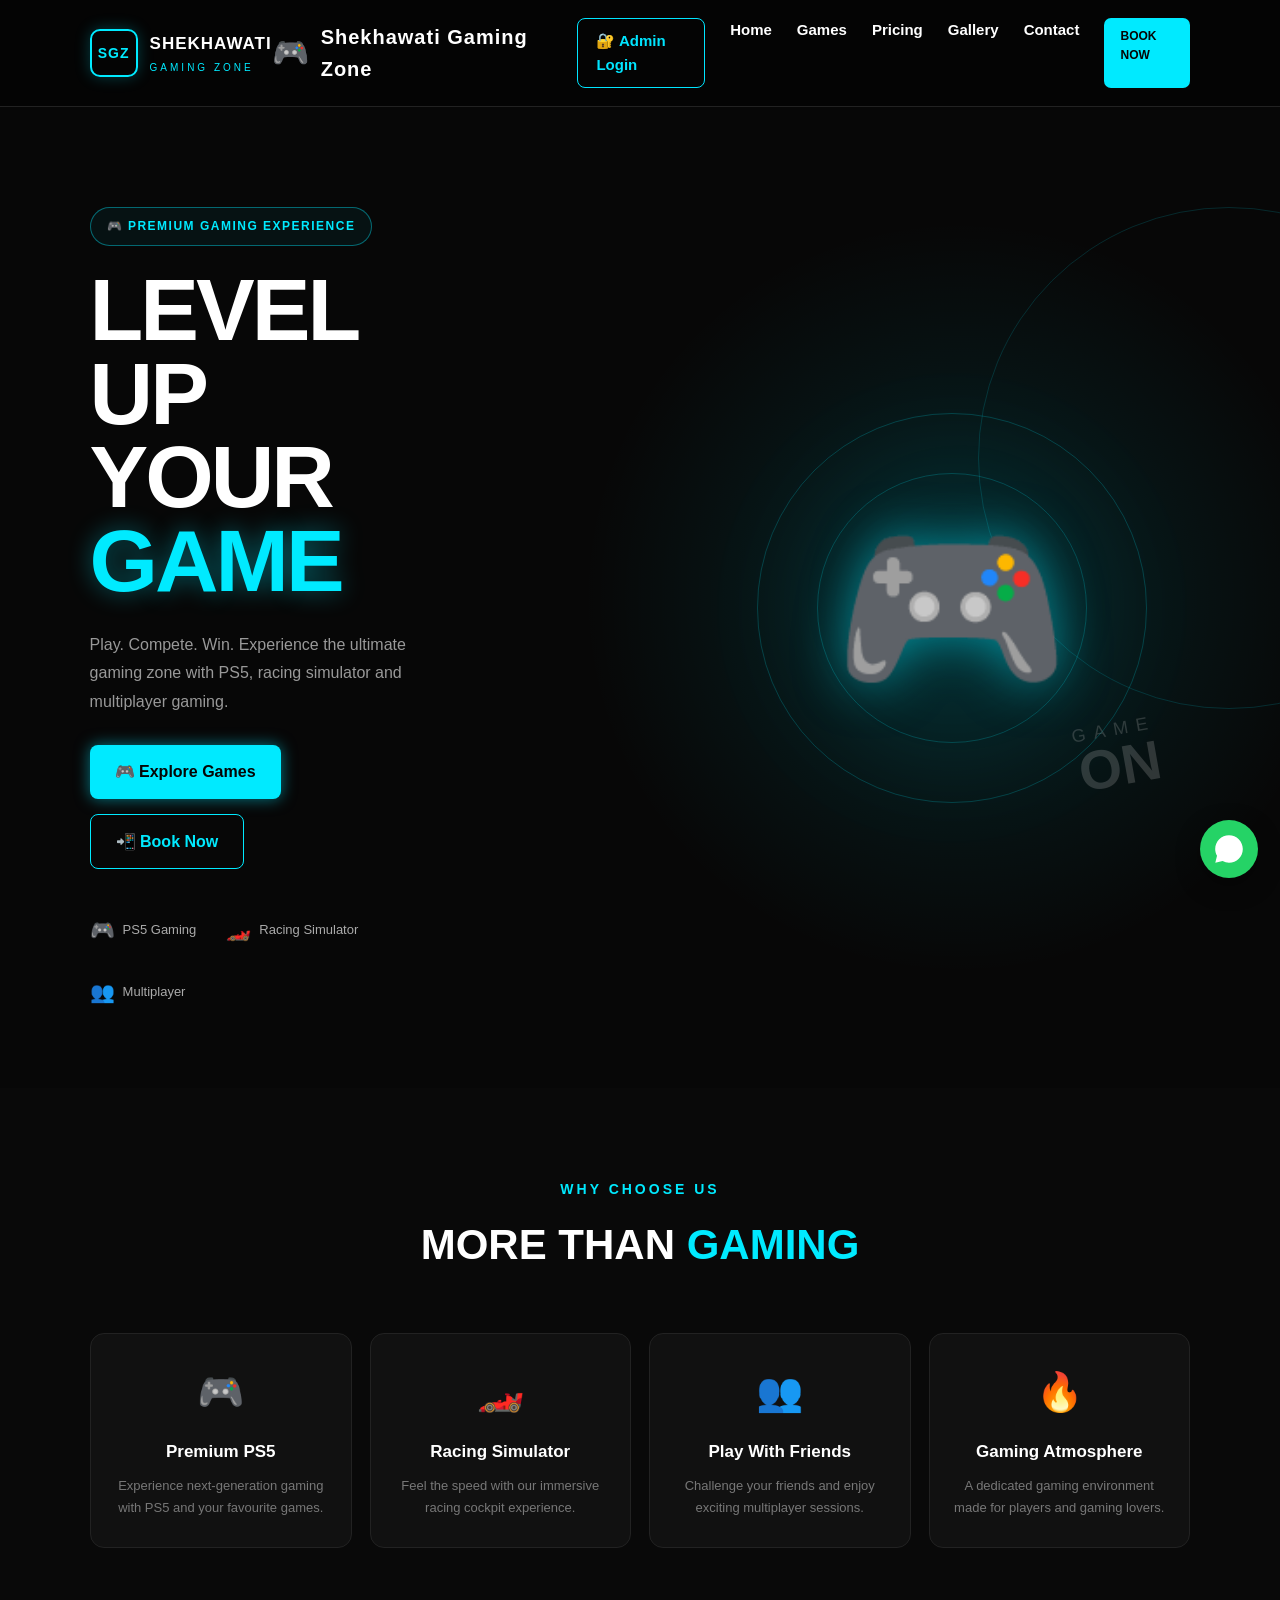
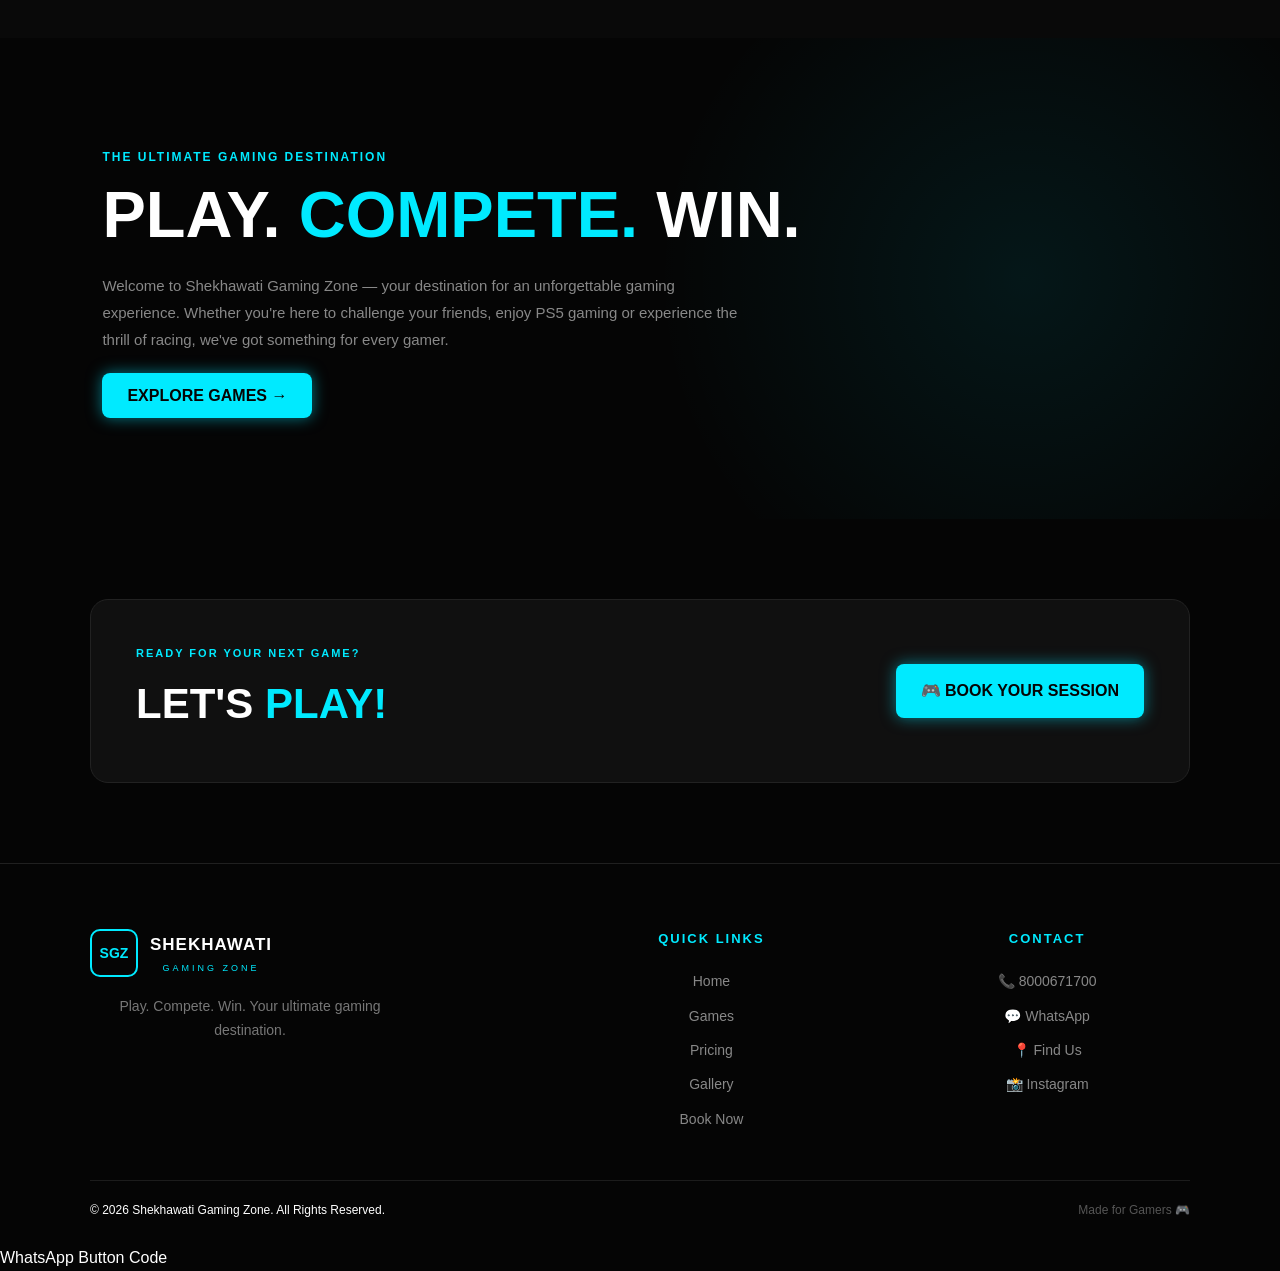
==== commit 571274db: "Add admin login button" ====
--- a/index.html
+++ b/index.html
@@ -49,6 +49,9 @@
 </button>
 
         <nav>
+            <a href="/admin/login" class="admin-login-btn">
+    🔐 Admin Login
+</a>
            <a href="index.html">Home</a>
 <a href="games.html">Games</a>
 <a href="pricing.html">Pricing</a>
--- a/style.css
+++ b/style.css
@@ -3689,4 +3689,22 @@
 
 .whatsapp-float:hover {
     transform: scale(1.1);
+}
+
+.admin-login-btn {
+    display: inline-block;
+    padding: 10px 18px;
+    margin-left: 10px;
+    border: 1px solid #00e5ff;
+    border-radius: 8px;
+    color: #00e5ff;
+    text-decoration: none;
+    font-weight: 600;
+    transition: 0.3s;
+}
+
+.admin-login-btn:hover {
+    background: #00e5ff;
+    color: #000;
+    box-shadow: 0 0 15px #00e5ff;
 }
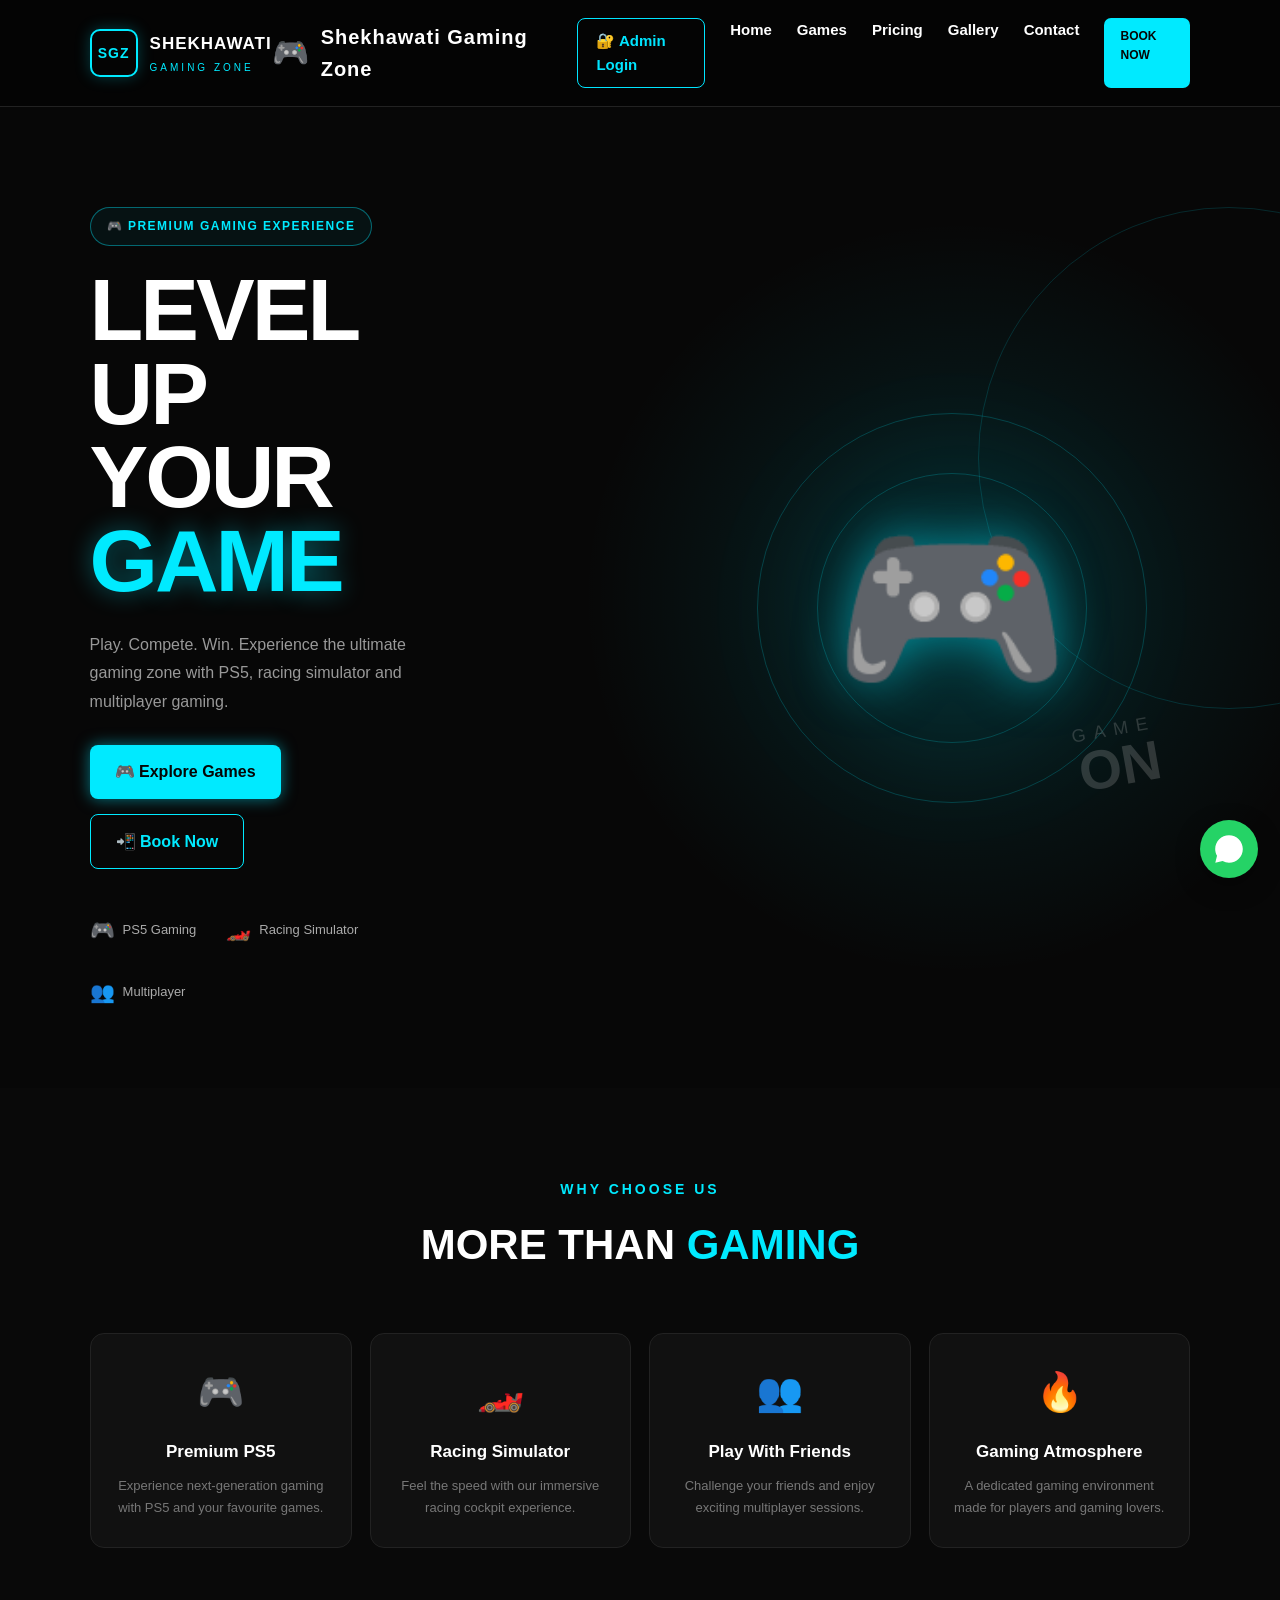
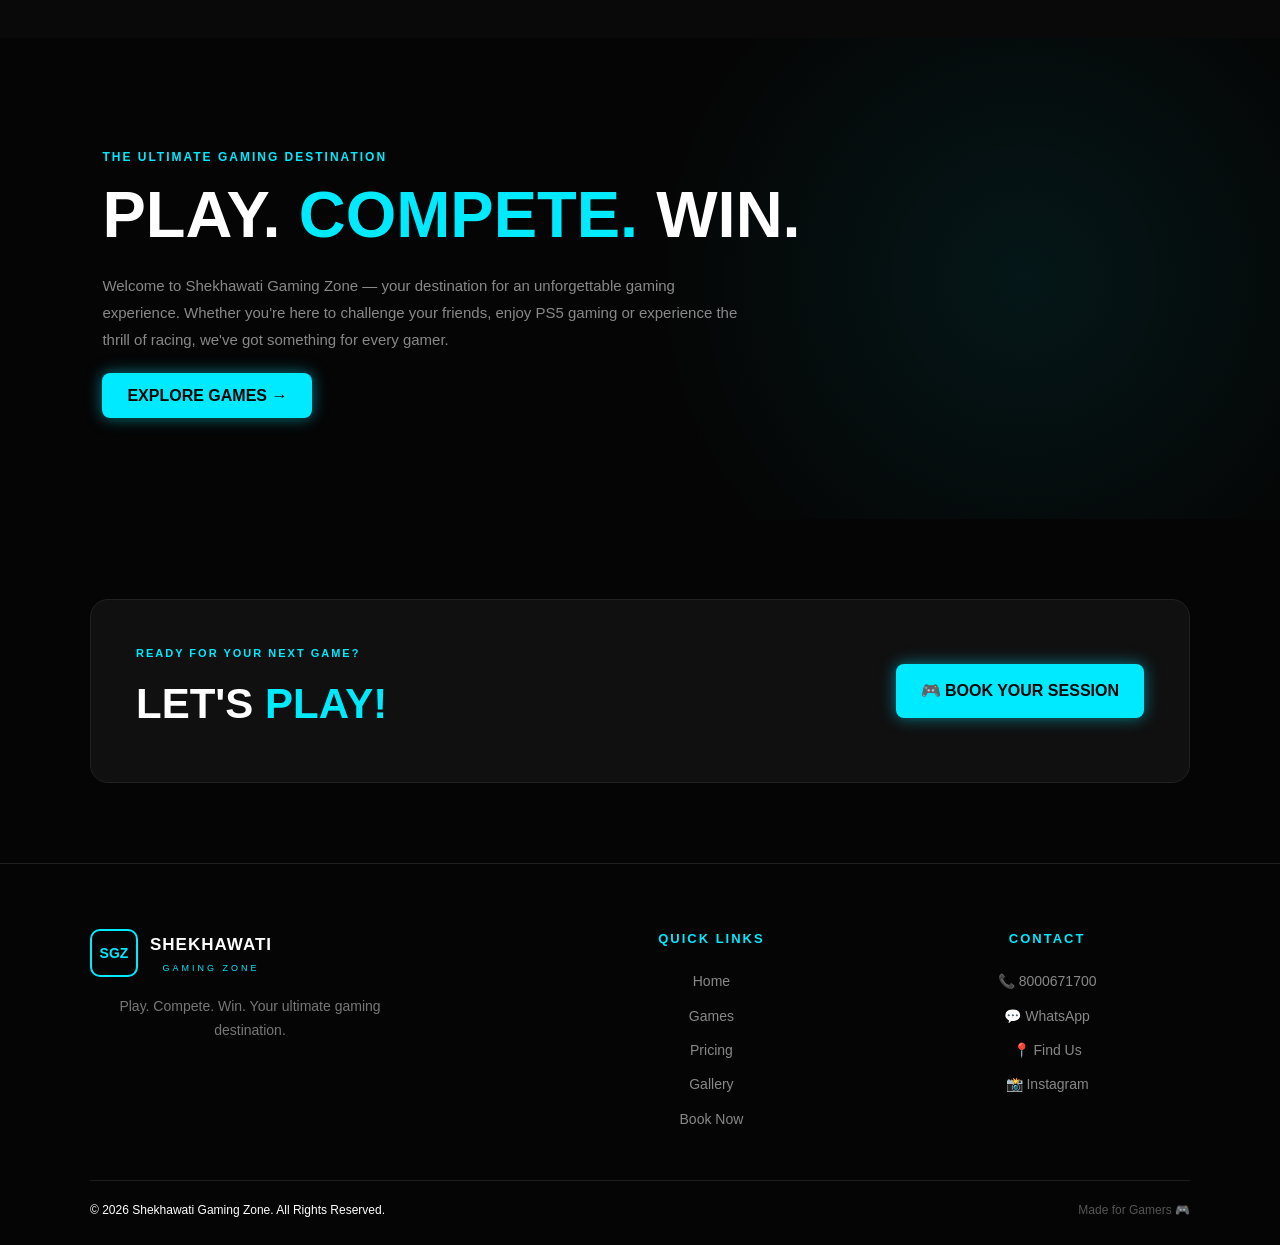
==== commit a09c6c13: "updat index.html" ====
--- a/index.html
+++ b/index.html
@@ -2,6 +2,10 @@
 <html lang="en">
 
 <head>
+    <meta charset="UTF-8">
+    <meta name="viewport" content="width=device-width, initial-scale=1.0">
+
+    <meta name="google-site-verification" content="kCr7e0ONl4cjfM_DJZGQ7A-3Q1G6oMD0mopnDA6vKmg">
     <meta charset="UTF-8">
     <meta name="viewport" content="width=device-width, initial-scale=1.0">
 
@@ -90,11 +94,11 @@
 
         <div class="hero-buttons">
 
-            <a href="#games" class="hero-btn primary-btn">
+            <a href="#games.html" class="hero-btn primary-btn">
                 🎮 Explore Games
             </a>
 
-            <a href="#contact" class="hero-btn secondary-btn">
+            <a href="#contact.html" class="hero-btn secondary-btn">
                 📲 Book Now
             </a>
 
@@ -355,8 +359,6 @@
     </div>
 
 </footer>
-
-  WhatsApp Button Code
 
 <!-- Floating WhatsApp Button -->
 
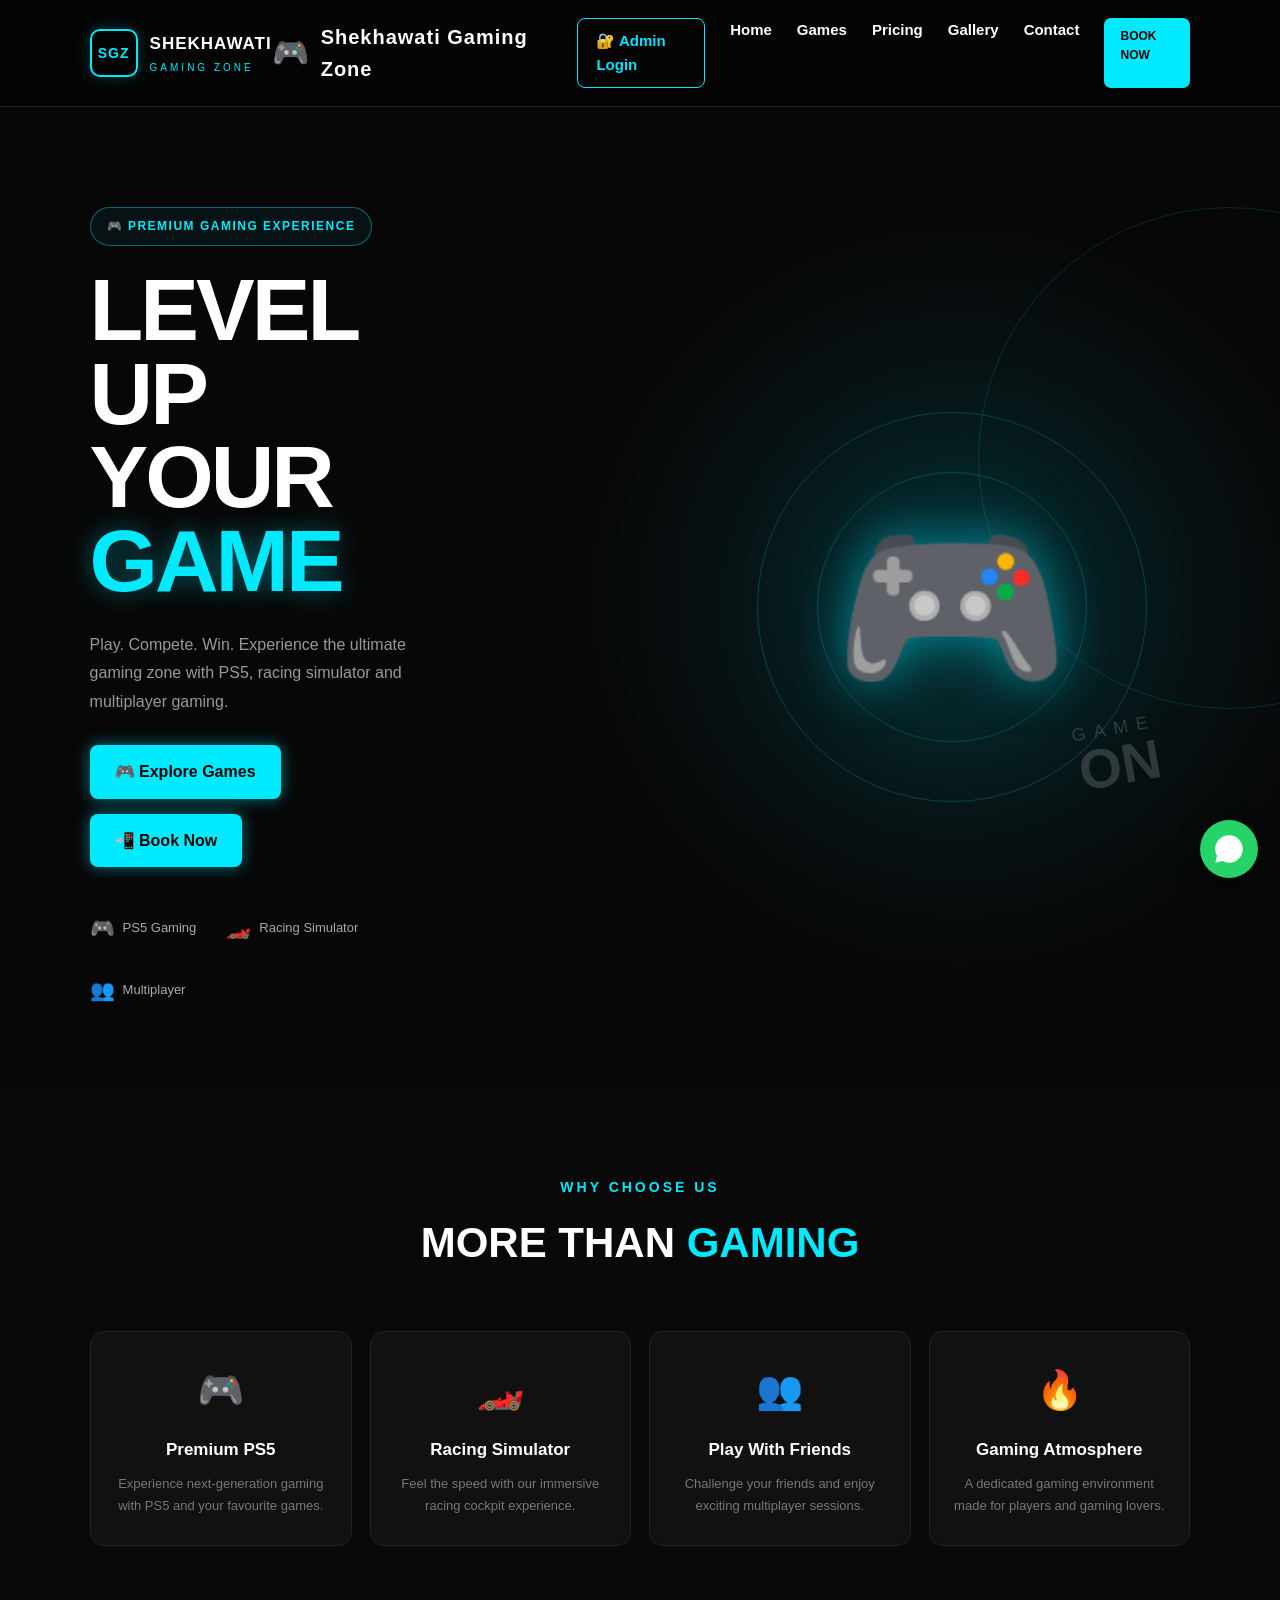
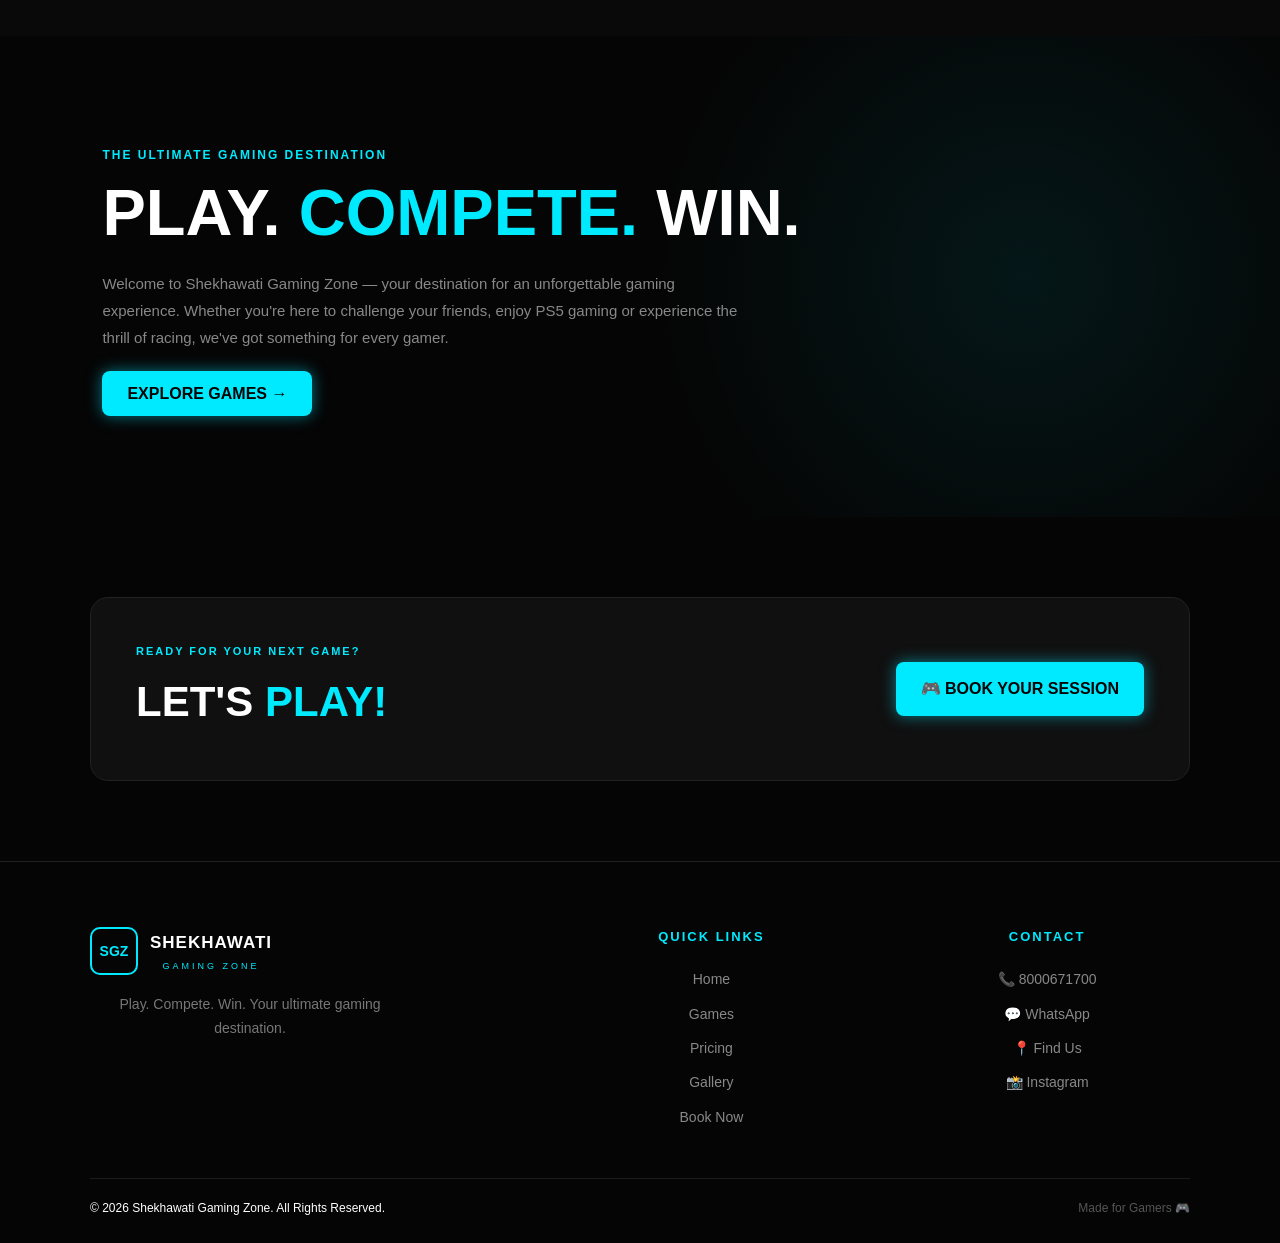
==== commit d3d214c8: "updat index.html" ====
--- a/index.html
+++ b/index.html
@@ -94,11 +94,11 @@
 
         <div class="hero-buttons">
 
-            <a href="#games.html" class="hero-btn primary-btn">
+           <a href="games.html" class="hero-btn primary-btn">
                 🎮 Explore Games
             </a>
 
-            <a href="#contact.html" class="hero-btn secondary-btn">
+           <a href="contact.html" class="hero-btn primary-btn">
                 📲 Book Now
             </a>
 
